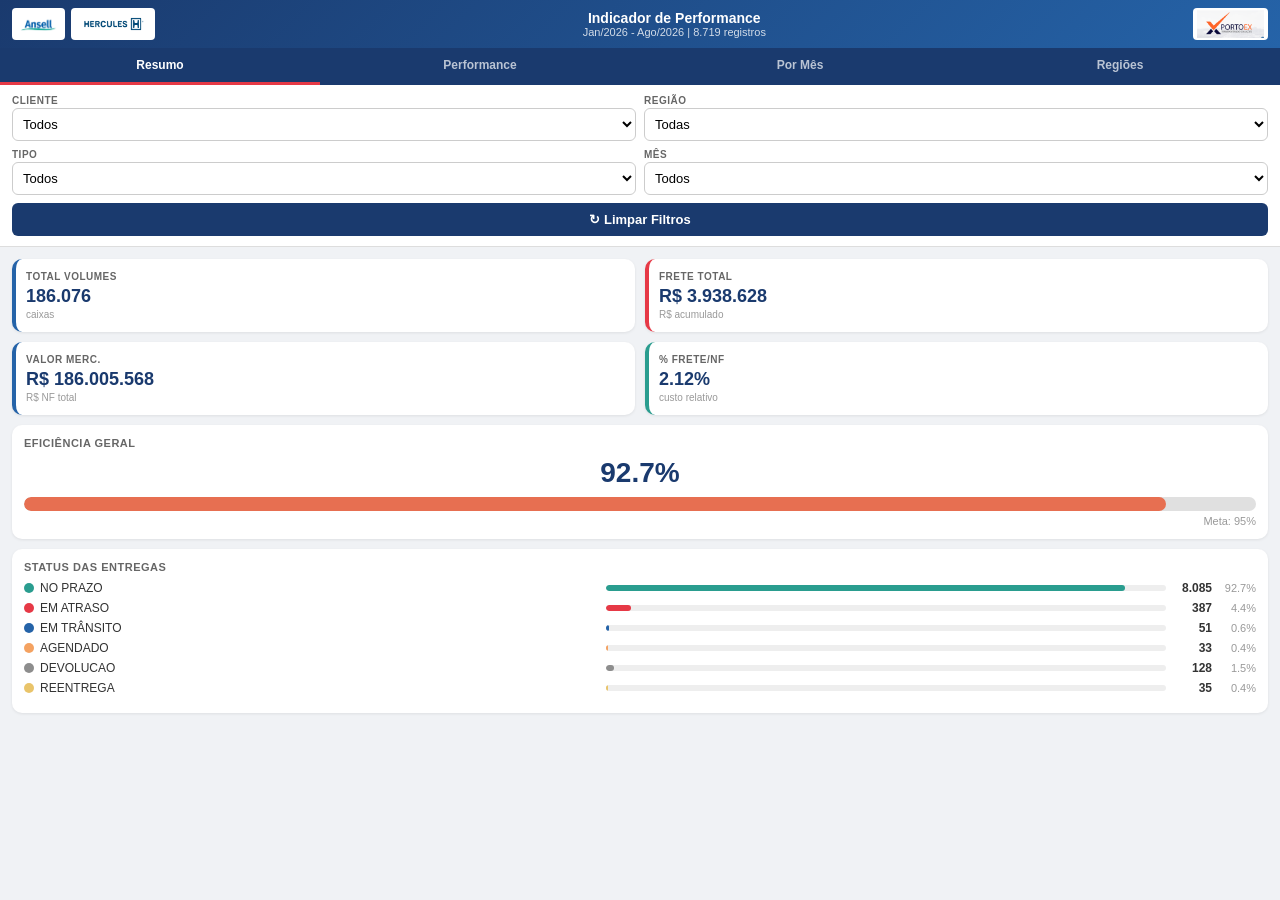
==== mobile.html @ e4dd7ae7 "Add mobile dashboard" ====
<!DOCTYPE html>
<html lang="pt-BR">
<head>
<meta charset="UTF-8">
<meta name="viewport" content="width=device-width,initial-scale=1.0,maximum-scale=1.0">
<title>Indicador Ansell</title>
<style>
*{box-sizing:border-box;margin:0;padding:0;}
body{font-family:-apple-system,sans-serif;background:#f0f2f5;font-size:14px;}
.hdr{background:linear-gradient(135deg,#1a3a6e,#2563a8);color:#fff;padding:8px 12px;display:flex;align-items:center;gap:8px;}
.logos{display:flex;gap:6px;align-items:center;}
.logo{height:32px;background:#fff;border-radius:4px;padding:2px 4px;object-fit:contain;}
.ttl{flex:1;text-align:center;}
.ttl h1{font-size:14px;font-weight:700;}
.ttl .sub{font-size:11px;opacity:.8;}
.tabs{display:flex;background:#1a3a6e;overflow-x:auto;}
.tab{flex:1;padding:10px 4px;color:rgba(255,255,255,.7);text-align:center;font-size:12px;font-weight:600;white-space:nowrap;cursor:pointer;border-bottom:3px solid transparent;min-width:70px;-webkit-tap-highlight-color:transparent;}
.tab.on{color:#fff;border-bottom-color:#e63946;}
.fltbox{background:#fff;padding:10px 12px;border-bottom:1px solid #ddd;}
.flt2{display:grid;grid-template-columns:1fr 1fr;gap:8px;margin-bottom:8px;}
.flt2 label{font-size:10px;font-weight:700;color:#666;letter-spacing:.5px;display:block;margin-bottom:2px;}
.flt2 select{width:100%;padding:7px 6px;border:1px solid #ccc;border-radius:6px;font-size:13px;background:#fff;}
.btn-reset{width:100%;padding:9px;background:#1a3a6e;color:#fff;border:0;border-radius:6px;font-size:13px;font-weight:600;cursor:pointer;}
.pnl{display:none;padding:12px;}
.pnl.on{display:block;}
.card{background:#fff;border-radius:10px;padding:12px;margin-bottom:10px;box-shadow:0 1px 3px rgba(0,0,0,.08);}
.kpi-grid{display:grid;grid-template-columns:1fr 1fr;gap:10px;margin-bottom:10px;}
.kpi{background:#fff;border-radius:10px;padding:12px 10px;box-shadow:0 1px 3px rgba(0,0,0,.08);border-left:4px solid #2563a8;}
.kpi.red{border-left-color:#e63946;}
.kpi.grn{border-left-color:#2a9d8f;}
.kpi.org{border-left-color:#e76f51;}
.kpi-lbl{font-size:10px;font-weight:700;color:#666;letter-spacing:.5px;margin-bottom:4px;}
.kpi-val{font-size:18px;font-weight:700;color:#1a3a6e;}
.kpi-sub{font-size:10px;color:#999;margin-top:2px;}
.eff-wrap{margin:8px 0 4px;height:14px;background:#e0e0e0;border-radius:7px;overflow:hidden;}
.eff-bar{height:100%;border-radius:7px;background:#2a9d8f;transition:width .5s;}
.eff-bar.warn{background:#e76f51;}
.eff-bar.bad{background:#e63946;}
.eff-pct{font-size:28px;font-weight:700;color:#1a3a6e;text-align:center;margin:6px 0 2px;}
.sec-ttl{font-size:11px;font-weight:700;color:#666;letter-spacing:.5px;margin-bottom:8px;text-transform:uppercase;}
.st-row{display:flex;align-items:center;margin-bottom:6px;gap:6px;}
.st-dot{width:10px;height:10px;border-radius:50%;flex-shrink:0;}
.st-lbl{flex:1;font-size:12px;color:#333;}
.st-n{font-size:12px;font-weight:700;color:#333;width:40px;text-align:right;}
.st-pct{font-size:11px;color:#999;width:38px;text-align:right;}
.bar-wrap{height:6px;flex:1;background:#eee;border-radius:3px;overflow:hidden;}
.bar-fill{height:100%;border-radius:3px;}
.tbl{width:100%;border-collapse:collapse;font-size:12px;}
.tbl th{background:#1a3a6e;color:#fff;padding:8px 6px;text-align:left;font-size:11px;}
.tbl td{padding:7px 6px;border-bottom:1px solid #f0f0f0;}
.tbl tr:last-child td{border-bottom:0;}
.ok{color:#2a9d8f;font-weight:600;}
.la{color:#e63946;font-weight:600;}
.mrow{display:flex;align-items:center;gap:8px;margin-bottom:8px;}
.mlbl{width:70px;font-size:12px;color:#555;flex-shrink:0;text-align:right;}
.mbar-wrap{flex:1;height:16px;background:#eee;border-radius:8px;overflow:hidden;}
.mbar{height:100%;border-radius:8px;background:#2a9d8f;}
.mpct{width:48px;font-size:12px;font-weight:600;color:#333;text-align:right;}
.no-data{text-align:center;color:#999;padding:20px;font-size:13px;}
</style>
</head>
<body>
<div class="hdr">
  <div class="logos">
    <img class="logo" src="[data-uri]" alt="Ansell">
    <img class="logo" src="[data-uri]" alt="Hercules">
  </div>
  <div class="ttl"><h1>Indicador de Performance</h1><div class="sub" id="badge">Carregando...</div></div>
  <img class="logo" src="[data-uri]" alt="PortoEx">
</div>
<div class="tabs">
  <div class="tab on" id="tab-resumo" onclick="goTab('resumo')">Resumo</div>
  <div class="tab" id="tab-perf" onclick="goTab('perf')">Performance</div>
  <div class="tab" id="tab-meses" onclick="goTab('meses')">Por Mês</div>
  <div class="tab" id="tab-regioes" onclick="goTab('regioes')">Regiões</div>
</div>
<div class="fltbox">
  <div class="flt2">
    <div><label>CLIENTE</label><select id="f-cli" onchange="applyF()"><option value="">Todos</option></select></div>
    <div><label>REGIÃO</label><select id="f-reg" onchange="applyF()"><option value="">Todas</option></select></div>
    <div><label>TIPO</label><select id="f-tip" onchange="applyF()"><option value="">Todos</option></select></div>
    <div><label>MÊS</label><select id="f-mes" onchange="applyF()"><option value="">Todos</option></select></div>
  </div>
  <button class="btn-reset" onclick="resetF()">&#8635; Limpar Filtros</button>
</div>

<div id="pnl-resumo" class="pnl on">
  <div class="kpi-grid">
    <div class="kpi"><div class="kpi-lbl">TOTAL VOLUMES</div><div class="kpi-val" id="k-vol">-</div><div class="kpi-sub">caixas</div></div>
    <div class="kpi red"><div class="kpi-lbl">FRETE TOTAL</div><div class="kpi-val" id="k-frt">-</div><div class="kpi-sub">R$ acumulado</div></div>
    <div class="kpi"><div class="kpi-lbl">VALOR MERC.</div><div class="kpi-val" id="k-nf">-</div><div class="kpi-sub">R$ NF total</div></div>
    <div class="kpi grn"><div class="kpi-lbl">% FRETE/NF</div><div class="kpi-val" id="k-pfn">-</div><div class="kpi-sub">custo relativo</div></div>
  </div>
  <div class="card">
    <div class="sec-ttl">Eficiência Geral</div>
    <div class="eff-pct" id="eff-pct">-</div>
    <div class="eff-wrap"><div class="eff-bar" id="eff-bar" style="width:0%"></div></div>
    <div style="text-align:right;font-size:11px;color:#999;margin-top:4px;">Meta: 95%</div>
  </div>
  <div class="card">
    <div class="sec-ttl">Status das Entregas</div>
    <div id="st-list"></div>
  </div>
</div>

<div id="pnl-perf" class="pnl">
  <div class="card">
    <div class="sec-ttl">Por Tipo de Emissão</div>
    <table class="tbl"><thead><tr><th>Tipo</th><th>Total</th><th>OK</th><th>Atraso</th><th>%</th></tr></thead>
    <tbody id="perf-body"></tbody></table>
  </div>
</div>

<div id="pnl-meses" class="pnl">
  <div class="card">
    <div class="sec-ttl">Eficiência por Mês</div>
    <div id="mes-ef"></div>
  </div>
  <div class="card">
    <div class="sec-ttl">Volumes por Mês</div>
    <div id="mes-vol"></div>
  </div>
</div>

<div id="pnl-regioes" class="pnl">
  <div class="card">
    <div class="sec-ttl">Por Região</div>
    <table class="tbl"><thead><tr><th>Região</th><th>Vol.</th><th>Frete</th><th>OK</th><th>Atraso</th><th>%</th></tr></thead>
    <tbody id="reg-body"></tbody></table>
  </div>
</div>

<script>
var D={"meses":["2026-01","2026-02","2026-03","2026-04","2026-05","2026-06","2026-07","2026-08"],"clientes":["ANSELL BRAZIL LTDA.","HERCULES EQUIPAMENTOS DE PROTECAO LTDA"],"tipos":["DEVOLUCAO","ENTREGA","REENTREGA"],"regioes":["Centro-Oeste","Nordeste","Norte","Sudeste","Sul"],"agg":[["2026-01","NO PRAZO",1,-1,1,893,8528.8,385327.46,26],["2026-01","NO PRAZO",1,3,1,5488,34739.31,2703064.01,160],["2026-01","NO PRAZO",1,0,1,42,1456.2,42975.38,5],["2026-01","NO PRAZO",1,4,1,460,7782.49,310748.04,28],["2026-01","EM ATRASO",1,3,1,300,1407.08,110963.91,9],["2026-01","NO PRAZO",1,2,1,431,18406.92,426260.93,8],["2026-01","NO PRAZO",1,1,1,111,3998.75,93854.77,6],["2026-01","DEVOLUCAO",1,3,0,95,102.16,13300.0,1],["2026-01","EM ATRASO",1,1,1,45,1425.19,44181.0,1],["2026-02","NO PRAZO",1,3,1,5991,38353.49,3008265.11,169],["2026-02","DEVOLUCAO",1,3,0,13,197.06,7570.51,2],["2026-02","NO PRAZO",1,-1,1,231,5983.38,227342.51,21],["2026-02","NO PRAZO",1,0,1,216,5822.39,180494.74,6],["2026-02","NO PRAZO",1,1,1,133,4110.75,110575.03,6],["2026-02","NO PRAZO",1,4,1,621,13806.77,492385.94,68],["2026-02","NO PRAZO",1,2,1,40,4409.65,101414.23,3],["2026-02","EM ATRASO",1,3,1,37,855.9,58923.8,6],["2026-02","EM ATRASO",1,1,1,8,165.57,5132.67,1],["2026-02","EM ATRASO",1,-1,1,4,206.58,6404.24,1],["2026-03","NO PRAZO",1,3,1,4642,48200.35,3478452.03,187],["2026-03","NO PRAZO",1,-1,1,1368,13707.3,464245.31,27],["2026-03","NO PRAZO",1,1,1,111,3978.71,68434.83,6],["2026-03","NO PRAZO",1,4,1,702,13788.29,411442.47,71],["2026-03","NO PRAZO",1,2,1,115,6897.74,152881.75,3],["2026-03","NO PRAZO",1,0,1,92,5770.76,159740.05,8],["2026-03","EM ATRASO",1,2,1,1,1270.43,29537.47,1],["2026-03","EM ATRASO",1,3,1,163,1623.95,150559.31,10],["2026-03","EM ATRASO",1,4,1,48,1373.23,57791.19,5],["2026-03","DEVOLUCAO",1,3,0,35,761.46,23390.04,3],["2026-04","NO PRAZO",1,4,1,527,13905.4,508557.51,53],["2026-04","NO PRAZO",1,3,1,5006,45309.03,2707668.7,170],["2026-04","NO PRAZO",1,0,1,110,2906.31,81357.11,5],["2026-04","DEVOLUCAO",1,3,0,494,6196.93,440532.09,14],["2026-04","EM ATRASO",1,3,1,193,1944.73,189650.66,9],["2026-04","NO PRAZO",1,-1,1,1661,91345.92,4474890.01,12],["2026-04","EM ATRASO",1,4,1,26,398.33,14053.52,2],["2026-04","NO PRAZO",1,2,1,296,17870.77,385600.62,5],["2026-04","NO PRAZO",1,1,1,114,4498.08,91837.51,11],["2026-04","EM ATRASO",1,1,1,15,1008.6,17532.84,1],["2026-05","NO PRAZO",1,3,1,4495,36894.96,2766423.67,167],["2026-05","NO PRAZO",1,4,1,343,8836.58,291313.76,46],["2026-05","NO PRAZO",1,2,1,37,6252.34,135856.83,6],["2026-05","NO PRAZO",1,0,1,135,9256.05,249533.07,16],["2026-05","DEVOLUCAO",1,3,0,77,1761.65,137214.03,6],["2026-05","EM ATRASO",1,3,1,226,2172.95,166843.89,9],["2026-05","EM ATRASO",1,4,1,37,921.99,31574.67,4],["2026-05","NO PRAZO",1,-1,1,1455,63978.26,3552718.4,6],["2026-05","NO PRAZO",1,1,1,7,607.37,5987.83,3],["2026-05","REENTREGA",1,-1,2,1,149.45,927.64,1],["2026-06","NO PRAZO",1,4,1,347,9997.85,283082.85,46],["2026-06","NO PRAZO",1,3,1,6007,56552.39,3544131.48,194],["2026-06","NO PRAZO",1,1,1,227,4379.4,111572.49,7],["2026-06","NO PRAZO",1,0,1,151,5711.05,150584.69,20],["2026-06","NO PRAZO",1,-1,1,2996,128520.45,7240204.76,4],["2026-06","EM ATRASO",1,3,1,926,11788.45,415388.79,21],["2026-06","EM ATRASO",1,1,1,31,480.42,6953.35,2],["2026-06","NO PRAZO",1,2,1,60,6265.79,97853.94,6],["2026-06","AGENDADO",1,3,1,75,1170.05,41838.0,1],["2026-06","AGENDADO",1,4,1,27,421.68,19266.28,2],["2026-06","EM ATRASO",1,4,1,5,291.56,4140.1,2],["2026-06","EM ATRASO",1,0,1,8,1388.87,40238.28,2],["2026-07","NO PRAZO",1,3,1,4832,50971.13,2844280.97,227],["2026-07","NO PRAZO",1,0,1,57,1966.55,52949.53,7],["2026-07","NO PRAZO",1,4,1,516,13091.28,384941.09,71],["2026-07","EM ATRASO",1,3,1,244,4073.56,167254.68,17],["2026-07","NO PRAZO",1,1,1,415,14501.21,366776.8,16],["2026-07","NO PRAZO",1,2,1,710,29135.89,628969.58,12],["2026-07","EM ATRASO",1,4,1,2,115.39,2698.09,1],["2026-07","EM ATRASO",1,0,1,4,448.35,5903.16,3],["2026-07","DEVOLUCAO",1,3,0,25,200.02,7965.0,1],["2026-07","AGENDADO",1,3,1,26,340.6,46832.76,1],["2026-08","NO PRAZO",1,3,1,4499,58124.46,2956815.56,199],["2026-08","DEVOLUCAO",1,3,0,115,1734.86,95883.71,4],["2026-08","NO PRAZO",1,4,1,827,15203.68,525527.52,66],["2026-08","EM TRÂNSITO",1,0,1,1,173.88,5037.73,1],["2026-08","NO PRAZO",1,0,1,54,2940.8,76892.51,13],["2026-08","NO PRAZO",1,2,1,1,149.45,1506.72,1],["2026-08","NO PRAZO",1,1,1,18,1001.23,17404.63,2],["2026-08","EM ATRASO",1,4,1,31,1145.47,32228.85,5],["2026-08","EM ATRASO",1,3,1,369,2550.12,270506.62,12],["2026-08","AGENDADO",1,4,1,9,230.78,2823.03,2],["2026-08","AGENDADO",1,3,1,11,1600.19,19464.92,8],["2026-08","EM TRÂNSITO",1,3,1,58,1006.61,33169.01,5],["2026-08","EM TRÂNSITO",1,1,1,6,432.65,12534.35,1],["2026-08","EM TRÂNSITO",1,2,1,21,1262.55,27433.68,1],["2026-01","DEVOLUCAO",0,3,0,6,272.5,17644.94,2],["2026-01","NO PRAZO",0,4,1,7175,104364.07,4611284.74,186],["2026-01","NO PRAZO",0,3,1,4667,95670.48,5814980.13,398],["2026-01","NO PRAZO",0,0,1,182,12156.53,320073.72,24],["2026-01","NO PRAZO",0,-1,1,523,23123.73,1145929.08,40],["2026-01","NO PRAZO",0,1,1,96,6405.65,135958.97,17],["2026-01","NO PRAZO",0,2,1,164,13145.65,305636.24,6],["2026-01","EM ATRASO",0,3,1,489,12468.79,761113.6,41],["2026-01","EM ATRASO",0,-1,1,1,113.52,1774.8,1],["2026-01","EM ATRASO",0,4,1,172,3701.52,162508.87,5],["2026-01","EM ATRASO",0,1,1,18,552.68,17132.82,2],["2026-02","NO PRAZO",0,3,1,6857,121437.57,9147080.87,341],["2026-02","NO PRAZO",0,-1,1,793,26946.08,1395243.28,24],["2026-02","DEVOLUCAO",0,3,0,152,3289.22,132092.83,13],["2026-02","NO PRAZO",0,1,1,122,6848.31,144387.54,18],["2026-02","NO PRAZO",0,4,1,4967,80390.79,3681040.11,128],["2026-02","NO PRAZO",0,0,1,430,17072.55,514908.54,13],["2026-02","NO PRAZO",0,2,1,134,19285.48,448386.97,7],["2026-02","REENTREGA",0,-1,2,83,2076.05,242708.58,6],["2026-02","EM ATRASO",0,3,1,22,1198.85,21181.95,7],["2026-02","EM ATRASO",0,2,1,2,155.1,3606.16,1],["2026-03","NO PRAZO",0,3,1,7115,140738.58,9103187.18,331],["2026-03","NO PRAZO",0,4,1,4661,81611.75,3517073.75,151],["2026-03","NO PRAZO",0,0,1,655,25014.93,706889.04,14],["2026-03","NO PRAZO",0,1,1,46,5057.1,76524.85,17],["2026-03","NO PRAZO",0,2,1,152,18903.18,366240.46,11],["2026-03","NO PRAZO",0,-1,1,482,17069.77,1129424.4,15],["2026-03","EM ATRASO",0,4,1,241,9441.37,269125.12,10],["2026-03","EM ATRASO",0,2,1,3,268.82,1473.12,1],["2026-03","EM ATRASO",0,-1,1,344,13006.2,611742.31,2],["2026-03","DEVOLUCAO",0,3,0,20,277.24,7609.11,2],["2026-03","EM ATRASO",0,3,1,28,1434.52,27605.86,5],["2026-03","EM ATRASO",0,1,1,5,430.09,12460.32,1],["2026-03","DEVOLUCAO",0,-1,0,26,1723.32,15747.84,1],["2026-04","NO PRAZO",0,3,1,8479,156066.22,8838172.43,357],["2026-04","NO PRAZO",0,4,1,7528,134678.81,5196074.31,266],["2026-04","DEVOLUCAO",0,3,0,305,7331.11,257668.54,19],["2026-04","EM ATRASO",0,-1,1,9,155.86,14243.52,1],["2026-04","EM ATRASO",0,3,1,351,6705.67,391621.57,18],["2026-04","NO PRAZO",0,1,1,77,6210.32,114017.24,14],["2026-04","NO PRAZO",0,0,1,288,12516.82,298172.48,21],["2026-04","NO PRAZO",0,-1,1,265,7043.05,548612.03,26],["2026-04","NO PRAZO",0,2,1,91,7034.02,148601.06,8],["2026-04","EM ATRASO",0,1,1,8,678.7,2855.2,1],["2026-04","AGENDADO",0,3,1,10,335.95,11679.72,1],["2026-05","NO PRAZO",0,3,1,4912,124884.6,6731301.2,332],["2026-05","NO PRAZO",0,4,1,5949,99959.28,4085210.6,235],["2026-05","EM ATRASO",0,4,1,1149,17872.53,779714.01,25],["2026-05","NO PRAZO",0,0,1,91,8451.17,176025.71,20],["2026-05","EM ATRASO",0,3,1,719,5688.89,450105.56,7],["2026-05","NO PRAZO",0,1,1,470,22695.04,389303.43,32],["2026-05","DEVOLUCAO",0,3,0,81,2893.46,111056.99,11],["2026-05","REENTREGA",0,3,2,6,109.31,3579.0,1],["2026-05","NO PRAZO",0,-1,1,188,32426.1,501755.18,14],["2026-05","EM ATRASO",0,1,1,17,762.11,22079.69,1],["2026-05","EM ATRASO",0,0,1,9,1696.62,26802.34,3],["2026-05","NO PRAZO",0,2,1,166,25441.27,391067.13,6],["2026-06","NO PRAZO",0,1,1,311,11106.45,256688.86,36],["2026-06","DEVOLUCAO",0,3,0,337,3787.88,304312.81,10],["2026-06","NO PRAZO",0,4,1,10612,219998.08,8942977.24,508],["2026-06","NO PRAZO",0,3,1,7869,190800.21,9380918.15,548],["2026-06","NO PRAZO",0,0,1,1264,40768.37,1089699.49,60],["2026-06","EM ATRASO",0,3,1,451,17073.84,483950.17,34],["2026-06","NO PRAZO",0,2,1,455,22289.03,374864.55,21],["2026-06","EM ATRASO",0,1,1,43,1909.6,54496.81,3],["2026-06","EM ATRASO",0,4,1,369,5390.03,187959.63,18],["2026-06","EM ATRASO",0,2,1,98,14841.18,168585.36,3],["2026-06","EM TRÂNSITO",0,2,1,1,235.78,5123.39,1],["2026-06","AGENDADO",0,3,1,8,498.07,12299.84,2],["2026-06","NO PRAZO",0,-1,1,528,27937.45,1014442.64,6],["2026-06","EM TRÂNSITO",0,4,1,90,310.98,15044.58,1],["2026-06","EM ATRASO",0,0,1,9,1455.81,42177.71,1],["2026-06","REENTREGA",0,3,2,1,115.05,20.26,1],["2026-07","NO PRAZO",0,3,1,7595,210266.5,12983292.67,490],["2026-07","EM ATRASO",0,3,1,204,9808.97,504189.5,20],["2026-07","DEVOLUCAO",0,3,0,151,5784.76,178670.01,11],["2026-07","EM ATRASO",0,4,1,18,601.25,7609.77,5],["2026-07","NO PRAZO",0,0,1,335,20913.43,561860.35,31],["2026-07","NO PRAZO",0,4,1,5848,168998.37,6987997.1,368],["2026-07","NO PRAZO",0,1,1,397,28628.1,443945.31,36],["2026-07","NO PRAZO",0,2,1,42,7623.71,163954.4,6],["2026-07","REENTREGA",0,3,2,3,121.59,5499.36,1],["2026-07","EM ATRASO",0,0,1,14,1199.64,28999.6,4],["2026-07","AGENDADO",0,3,1,26,606.15,17538.01,3],["2026-07","NO PRAZO",0,-1,1,69,7944.25,173757.18,4],["2026-07","EM TRÂNSITO",0,3,1,3,466.63,6143.4,2],["2026-07","EM ATRASO",0,-1,1,1,115.39,775.01,1],["2026-07","EM ATRASO",0,1,1,2,298.9,3176.77,2],["2026-07","EM TRÂNSITO",0,0,1,1,178.72,5178.06,1],["2026-07","EM TRÂNSITO",0,2,1,24,5723.32,124362.01,5],["2026-08","DEVOLUCAO",0,3,0,455,11947.05,852884.22,28],["2026-08","NO PRAZO",0,3,1,6928,154732.24,8643207.72,409],["2026-08","REENTREGA",0,4,2,355,4871.59,512557.32,25],["2026-08","NO PRAZO",0,4,1,5372,110324.83,4270111.82,225],["2026-08","EM ATRASO",0,4,1,316,6539.55,279342.24,17],["2026-08","EM TRÂNSITO",0,3,1,126,4929.26,225741.16,13],["2026-08","NO PRAZO",0,1,1,329,19794.11,315192.45,31],["2026-08","NO PRAZO",0,0,1,183,7646.15,149761.01,25],["2026-08","AGENDADO",0,3,1,86,4614.57,235027.3,11],["2026-08","EM ATRASO",0,3,1,652,6404.75,719702.12,20],["2026-08","NO PRAZO",0,2,1,120,8467.88,154280.95,10],["2026-08","AGENDADO",0,1,1,21,311.09,5407.78,1],["2026-08","EM TRÂNSITO",0,1,1,34,1626.08,43827.38,3],["2026-08","EM TRÂNSITO",0,4,1,284,8273.35,280826.1,13],["2026-08","EM ATRASO",0,2,1,21,7334.54,68545.44,2],["2026-08","EM TRÂNSITO",0,2,1,181,10308.38,223990.34,4],["2026-08","AGENDADO",0,4,1,9,183.73,8376.82,1],["2026-08","EM ATRASO",0,0,1,22,517.76,9990.0,1]]};

var MN={'01':'Jan','02':'Fev','03':'Mar','04':'Abr','05':'Mai','06':'Jun','07':'Jul','08':'Ago','09':'Set','10':'Out','11':'Nov','12':'Dez'};
function fmtMes(m){var p=m.split('-');return(MN[p[1]]||p[1])+'/'+p[0];}
function fmtR(v){return'R$ '+(v||0).toLocaleString('pt-BR',{minimumFractionDigits:0,maximumFractionDigits:0});}
function fmtN(v){return(v||0).toLocaleString('pt-BR');}

// agg row: [mes, status, ci, ri, ti, vol, frt, nf, cnt]
var I={mes:0,st:1,ci:2,ri:3,ti:4,vol:5,frt:6,nf:7,cnt:8};

var filt=D.agg;

function applyF(){
  var cli=document.getElementById('f-cli').value;
  var reg=document.getElementById('f-reg').value;
  var tip=document.getElementById('f-tip').value;
  var mes=document.getElementById('f-mes').value;
  var ci=cli?D.clientes.indexOf(cli):-1;
  var ri=reg?D.regioes.indexOf(reg):-1;
  var ti=tip?D.tipos.indexOf(tip):-1;
  filt=D.agg.filter(function(r){
    if(cli&&r[I.ci]!==ci)return false;
    if(reg&&r[I.ri]!==ri)return false;
    if(tip&&r[I.ti]!==ti)return false;
    if(mes&&r[I.mes]!==mes)return false;
    return true;
  });
  renderAll();
}

function resetF(){
  ['f-cli','f-reg','f-tip','f-mes'].forEach(function(id){document.getElementById(id).value='';}); 
  applyF();
}

function goTab(id){
  ['resumo','perf','meses','regioes'].forEach(function(t){
    document.getElementById('tab-'+t).className='tab'+(t===id?' on':'');
    document.getElementById('pnl-'+t).className='pnl'+(t===id?' on':'');
  });
}

var ST_COLORS={'NO PRAZO':'#2a9d8f','EM ATRASO':'#e63946','EM TRÂNSITO':'#2563a8','AGENDADO':'#f4a261','DEVOLUCAO':'#8d8d8d','REENTREGA':'#e9c46a'};

function renderAll(){renderResumo();renderPerf();renderMeses();renderRegioes();}

function renderResumo(){
  var vol=0,frt=0,nf=0,tot=0,np=0;
  var stC={};
  filt.forEach(function(r){
    vol+=r[I.vol];frt+=r[I.frt];nf+=r[I.nf];tot+=r[I.cnt];
    var s=r[I.st];stC[s]=(stC[s]||0)+r[I.cnt];
    if(s==='NO PRAZO')np+=r[I.cnt];
  });
  var eff=tot>0?(np/tot*100):0;
  document.getElementById('k-vol').textContent=fmtN(vol);
  document.getElementById('k-frt').textContent=fmtR(frt);
  document.getElementById('k-nf').textContent=fmtR(nf);
  document.getElementById('k-pfn').textContent=nf>0?(frt/nf*100).toFixed(2)+'%':'-';
  document.getElementById('eff-pct').textContent=tot>0?eff.toFixed(1)+'%':'-';
  var bar=document.getElementById('eff-bar');
  bar.style.width=(tot>0?eff:0)+'%';
  bar.className='eff-bar'+(eff>=95?'':eff>=90?' warn':' bad');
  var stOrder=['NO PRAZO','EM ATRASO','EM TRÂNSITO','AGENDADO','DEVOLUCAO','REENTREGA'];
  var html='';
  stOrder.forEach(function(s){
    var n=stC[s]||0;
    if(!n)return;
    var p=tot>0?(n/tot*100):0;
    var col=ST_COLORS[s]||'#999';
    html+='<div class="st-row"><div class="st-dot" style="background:'+col+'"></div><div class="st-lbl">'+s+'</div>';
    html+='<div class="bar-wrap"><div class="bar-fill" style="background:'+col+';width:'+p.toFixed(1)+'%"></div></div>';
    html+='<div class="st-n">'+fmtN(n)+'</div><div class="st-pct">'+p.toFixed(1)+'%</div></div>';
  });
  document.getElementById('st-list').innerHTML=html||'<div class="no-data">Sem dados</div>';
}

function renderPerf(){
  var td={};
  filt.forEach(function(r){
    var t=D.tipos[r[I.ti]]||'?';
    if(!td[t])td[t]={tot:0,np:0,la:0};
    td[t].tot+=r[I.cnt];
    if(r[I.st]==='NO PRAZO')td[t].np+=r[I.cnt];
    if(r[I.st]==='EM ATRASO')td[t].la+=r[I.cnt];
  });
  var html='';
  Object.keys(td).sort().forEach(function(t){
    var d=td[t],p=d.tot>0?(d.np/d.tot*100):0;
    html+='<tr><td>'+t+'</td><td>'+fmtN(d.tot)+'</td><td class="ok">'+fmtN(d.np)+'</td><td class="la">'+fmtN(d.la)+'</td><td><b>'+p.toFixed(1)+'%</b></td></tr>';
  });
  document.getElementById('perf-body').innerHTML=html||'<tr><td colspan="5" class="no-data">Sem dados</td></tr>';
}

function renderMeses(){
  var md={};
  filt.forEach(function(r){
    var m=r[I.mes];
    if(!md[m])md[m]={vol:0,np:0,tot:0};
    md[m].vol+=r[I.vol];md[m].tot+=r[I.cnt];
    if(r[I.st]==='NO PRAZO')md[m].np+=r[I.cnt];
  });
  var ms=Object.keys(md).sort();
  var maxV=0;
  ms.forEach(function(m){if(md[m].vol>maxV)maxV=md[m].vol;});
  var ef='',vl='';
  ms.forEach(function(m){
    var d=md[m],p=d.tot>0?(d.np/d.tot*100):0;
    var col=p>=95?'#2a9d8f':p>=90?'#e76f51':'#e63946';
    ef+='<div class="mrow"><div class="mlbl">'+fmtMes(m)+'</div><div class="mbar-wrap"><div class="mbar" style="background:'+col+';width:'+p.toFixed(1)+'%"></div></div><div class="mpct">'+p.toFixed(1)+'%</div></div>';
    var vp=maxV>0?(d.vol/maxV*100):0;
    vl+='<div class="mrow"><div class="mlbl">'+fmtMes(m)+'</div><div class="mbar-wrap"><div class="mbar" style="width:'+vp.toFixed(1)+'%"></div></div><div class="mpct">'+fmtN(d.vol)+'</div></div>';
  });
  document.getElementById('mes-ef').innerHTML=ef||'<div class="no-data">Sem dados</div>';
  document.getElementById('mes-vol').innerHTML=vl||'<div class="no-data">Sem dados</div>';
}

function renderRegioes(){
  var rd={};
  filt.forEach(function(r){
    var rg=D.regioes[r[I.ri]]||'Sem região';
    if(!rd[rg])rd[rg]={vol:0,frt:0,np:0,la:0,tot:0};
    rd[rg].vol+=r[I.vol];rd[rg].frt+=r[I.frt];rd[rg].tot+=r[I.cnt];
    if(r[I.st]==='NO PRAZO')rd[rg].np+=r[I.cnt];
    if(r[I.st]==='EM ATRASO')rd[rg].la+=r[I.cnt];
  });
  var regs=Object.keys(rd).sort(function(a,b){return rd[b].vol-rd[a].vol;});
  var html='';
  regs.forEach(function(rg){
    var d=rd[rg],p=d.tot>0?(d.np/d.tot*100):0;
    html+='<tr><td>'+rg+'</td><td>'+fmtN(d.vol)+'</td><td>'+fmtR(d.frt)+'</td><td class="ok">'+fmtN(d.np)+'</td><td class="la">'+fmtN(d.la)+'</td><td><b>'+p.toFixed(1)+'%</b></td></tr>';
  });
  document.getElementById('reg-body').innerHTML=html||'<tr><td colspan="6" class="no-data">Sem dados</td></tr>';
}

(function(){
  var ms=D.meses, fMes=document.getElementById('f-mes');
  ms.forEach(function(m){var o=document.createElement('option');o.value=m;o.text=fmtMes(m);fMes.appendChild(o);});
  var fCli=document.getElementById('f-cli');
  D.clientes.forEach(function(c){var o=document.createElement('option');o.value=c;o.text=c;fCli.appendChild(o);});
  var fTip=document.getElementById('f-tip');
  D.tipos.forEach(function(t){var o=document.createElement('option');o.value=t;o.text=t;fTip.appendChild(o);});
  var fReg=document.getElementById('f-reg');
  D.regioes.forEach(function(rg){var o=document.createElement('option');o.value=rg;o.text=rg;fReg.appendChild(o);});
  var m0=ms[0],mL=ms[ms.length-1];
  document.getElementById('badge').textContent=fmtMes(m0)+' - '+fmtMes(mL)+' | '+D.agg.reduce(function(s,r){return s+r[8];},0).toLocaleString('pt-BR')+' registros';
  applyF();
})();
</script>
</body>
</html>
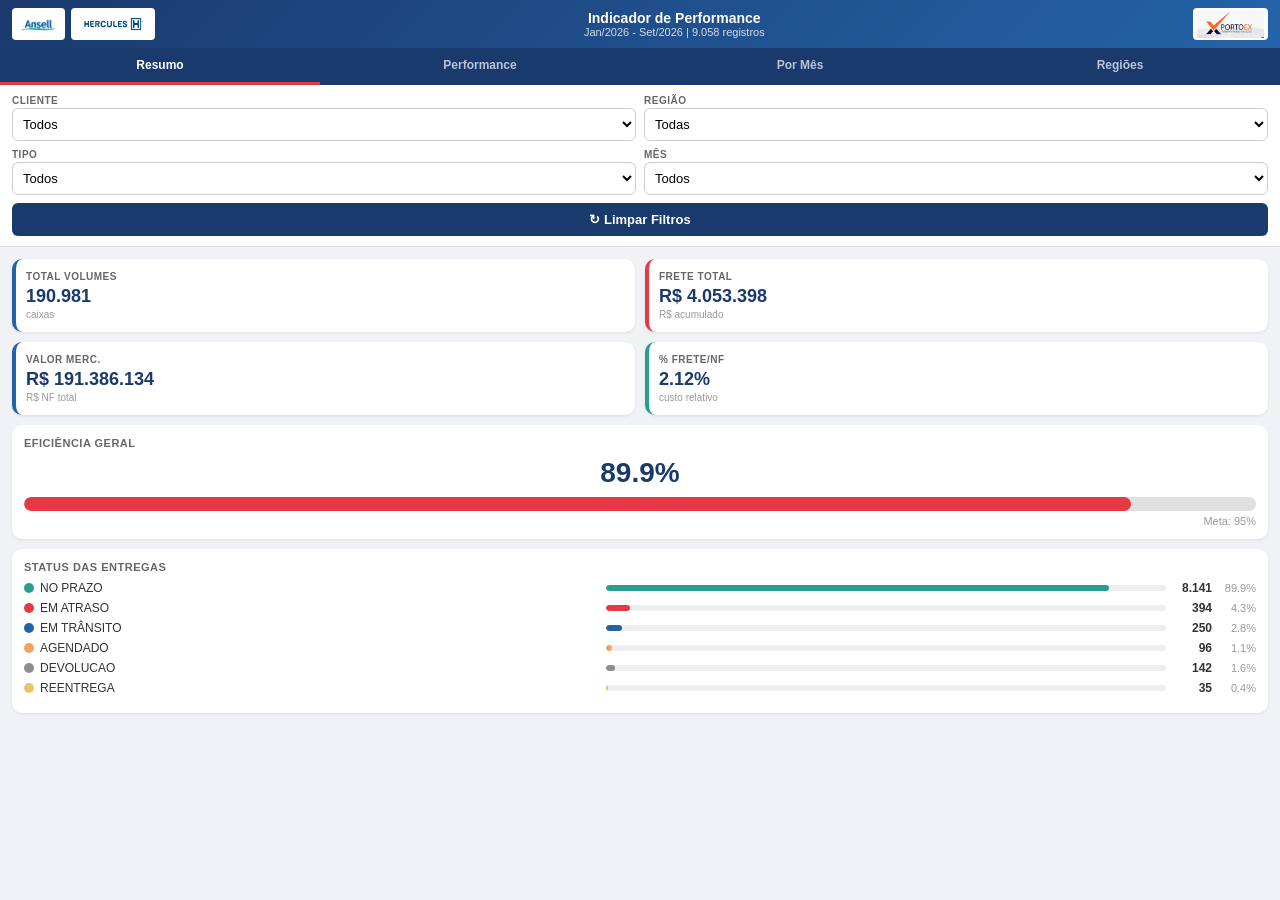
==== commit 583c5fe8: "Atualiza dados para Jan-Set/2026 (Ansell + Hercules) Adiciona script atualizar_dashboard.py que gera" ====
--- a/mobile.html
+++ b/mobile.html
@@ -131,7 +131,7 @@
 </div>
 
 <script>
-var D={"meses":["2026-01","2026-02","2026-03","2026-04","2026-05","2026-06","2026-07","2026-08"],"clientes":["ANSELL BRAZIL LTDA.","HERCULES EQUIPAMENTOS DE PROTECAO LTDA"],"tipos":["DEVOLUCAO","ENTREGA","REENTREGA"],"regioes":["Centro-Oeste","Nordeste","Norte","Sudeste","Sul"],"agg":[["2026-01","NO PRAZO",1,-1,1,893,8528.8,385327.46,26],["2026-01","NO PRAZO",1,3,1,5488,34739.31,2703064.01,160],["2026-01","NO PRAZO",1,0,1,42,1456.2,42975.38,5],["2026-01","NO PRAZO",1,4,1,460,7782.49,310748.04,28],["2026-01","EM ATRASO",1,3,1,300,1407.08,110963.91,9],["2026-01","NO PRAZO",1,2,1,431,18406.92,426260.93,8],["2026-01","NO PRAZO",1,1,1,111,3998.75,93854.77,6],["2026-01","DEVOLUCAO",1,3,0,95,102.16,13300.0,1],["2026-01","EM ATRASO",1,1,1,45,1425.19,44181.0,1],["2026-02","NO PRAZO",1,3,1,5991,38353.49,3008265.11,169],["2026-02","DEVOLUCAO",1,3,0,13,197.06,7570.51,2],["2026-02","NO PRAZO",1,-1,1,231,5983.38,227342.51,21],["2026-02","NO PRAZO",1,0,1,216,5822.39,180494.74,6],["2026-02","NO PRAZO",1,1,1,133,4110.75,110575.03,6],["2026-02","NO PRAZO",1,4,1,621,13806.77,492385.94,68],["2026-02","NO PRAZO",1,2,1,40,4409.65,101414.23,3],["2026-02","EM ATRASO",1,3,1,37,855.9,58923.8,6],["2026-02","EM ATRASO",1,1,1,8,165.57,5132.67,1],["2026-02","EM ATRASO",1,-1,1,4,206.58,6404.24,1],["2026-03","NO PRAZO",1,3,1,4642,48200.35,3478452.03,187],["2026-03","NO PRAZO",1,-1,1,1368,13707.3,464245.31,27],["2026-03","NO PRAZO",1,1,1,111,3978.71,68434.83,6],["2026-03","NO PRAZO",1,4,1,702,13788.29,411442.47,71],["2026-03","NO PRAZO",1,2,1,115,6897.74,152881.75,3],["2026-03","NO PRAZO",1,0,1,92,5770.76,159740.05,8],["2026-03","EM ATRASO",1,2,1,1,1270.43,29537.47,1],["2026-03","EM ATRASO",1,3,1,163,1623.95,150559.31,10],["2026-03","EM ATRASO",1,4,1,48,1373.23,57791.19,5],["2026-03","DEVOLUCAO",1,3,0,35,761.46,23390.04,3],["2026-04","NO PRAZO",1,4,1,527,13905.4,508557.51,53],["2026-04","NO PRAZO",1,3,1,5006,45309.03,2707668.7,170],["2026-04","NO PRAZO",1,0,1,110,2906.31,81357.11,5],["2026-04","DEVOLUCAO",1,3,0,494,6196.93,440532.09,14],["2026-04","EM ATRASO",1,3,1,193,1944.73,189650.66,9],["2026-04","NO PRAZO",1,-1,1,1661,91345.92,4474890.01,12],["2026-04","EM ATRASO",1,4,1,26,398.33,14053.52,2],["2026-04","NO PRAZO",1,2,1,296,17870.77,385600.62,5],["2026-04","NO PRAZO",1,1,1,114,4498.08,91837.51,11],["2026-04","EM ATRASO",1,1,1,15,1008.6,17532.84,1],["2026-05","NO PRAZO",1,3,1,4495,36894.96,2766423.67,167],["2026-05","NO PRAZO",1,4,1,343,8836.58,291313.76,46],["2026-05","NO PRAZO",1,2,1,37,6252.34,135856.83,6],["2026-05","NO PRAZO",1,0,1,135,9256.05,249533.07,16],["2026-05","DEVOLUCAO",1,3,0,77,1761.65,137214.03,6],["2026-05","EM ATRASO",1,3,1,226,2172.95,166843.89,9],["2026-05","EM ATRASO",1,4,1,37,921.99,31574.67,4],["2026-05","NO PRAZO",1,-1,1,1455,63978.26,3552718.4,6],["2026-05","NO PRAZO",1,1,1,7,607.37,5987.83,3],["2026-05","REENTREGA",1,-1,2,1,149.45,927.64,1],["2026-06","NO PRAZO",1,4,1,347,9997.85,283082.85,46],["2026-06","NO PRAZO",1,3,1,6007,56552.39,3544131.48,194],["2026-06","NO PRAZO",1,1,1,227,4379.4,111572.49,7],["2026-06","NO PRAZO",1,0,1,151,5711.05,150584.69,20],["2026-06","NO PRAZO",1,-1,1,2996,128520.45,7240204.76,4],["2026-06","EM ATRASO",1,3,1,926,11788.45,415388.79,21],["2026-06","EM ATRASO",1,1,1,31,480.42,6953.35,2],["2026-06","NO PRAZO",1,2,1,60,6265.79,97853.94,6],["2026-06","AGENDADO",1,3,1,75,1170.05,41838.0,1],["2026-06","AGENDADO",1,4,1,27,421.68,19266.28,2],["2026-06","EM ATRASO",1,4,1,5,291.56,4140.1,2],["2026-06","EM ATRASO",1,0,1,8,1388.87,40238.28,2],["2026-07","NO PRAZO",1,3,1,4832,50971.13,2844280.97,227],["2026-07","NO PRAZO",1,0,1,57,1966.55,52949.53,7],["2026-07","NO PRAZO",1,4,1,516,13091.28,384941.09,71],["2026-07","EM ATRASO",1,3,1,244,4073.56,167254.68,17],["2026-07","NO PRAZO",1,1,1,415,14501.21,366776.8,16],["2026-07","NO PRAZO",1,2,1,710,29135.89,628969.58,12],["2026-07","EM ATRASO",1,4,1,2,115.39,2698.09,1],["2026-07","EM ATRASO",1,0,1,4,448.35,5903.16,3],["2026-07","DEVOLUCAO",1,3,0,25,200.02,7965.0,1],["2026-07","AGENDADO",1,3,1,26,340.6,46832.76,1],["2026-08","NO PRAZO",1,3,1,4499,58124.46,2956815.56,199],["2026-08","DEVOLUCAO",1,3,0,115,1734.86,95883.71,4],["2026-08","NO PRAZO",1,4,1,827,15203.68,525527.52,66],["2026-08","EM TRÂNSITO",1,0,1,1,173.88,5037.73,1],["2026-08","NO PRAZO",1,0,1,54,2940.8,76892.51,13],["2026-08","NO PRAZO",1,2,1,1,149.45,1506.72,1],["2026-08","NO PRAZO",1,1,1,18,1001.23,17404.63,2],["2026-08","EM ATRASO",1,4,1,31,1145.47,32228.85,5],["2026-08","EM ATRASO",1,3,1,369,2550.12,270506.62,12],["2026-08","AGENDADO",1,4,1,9,230.78,2823.03,2],["2026-08","AGENDADO",1,3,1,11,1600.19,19464.92,8],["2026-08","EM TRÂNSITO",1,3,1,58,1006.61,33169.01,5],["2026-08","EM TRÂNSITO",1,1,1,6,432.65,12534.35,1],["2026-08","EM TRÂNSITO",1,2,1,21,1262.55,27433.68,1],["2026-01","DEVOLUCAO",0,3,0,6,272.5,17644.94,2],["2026-01","NO PRAZO",0,4,1,7175,104364.07,4611284.74,186],["2026-01","NO PRAZO",0,3,1,4667,95670.48,5814980.13,398],["2026-01","NO PRAZO",0,0,1,182,12156.53,320073.72,24],["2026-01","NO PRAZO",0,-1,1,523,23123.73,1145929.08,40],["2026-01","NO PRAZO",0,1,1,96,6405.65,135958.97,17],["2026-01","NO PRAZO",0,2,1,164,13145.65,305636.24,6],["2026-01","EM ATRASO",0,3,1,489,12468.79,761113.6,41],["2026-01","EM ATRASO",0,-1,1,1,113.52,1774.8,1],["2026-01","EM ATRASO",0,4,1,172,3701.52,162508.87,5],["2026-01","EM ATRASO",0,1,1,18,552.68,17132.82,2],["2026-02","NO PRAZO",0,3,1,6857,121437.57,9147080.87,341],["2026-02","NO PRAZO",0,-1,1,793,26946.08,1395243.28,24],["2026-02","DEVOLUCAO",0,3,0,152,3289.22,132092.83,13],["2026-02","NO PRAZO",0,1,1,122,6848.31,144387.54,18],["2026-02","NO PRAZO",0,4,1,4967,80390.79,3681040.11,128],["2026-02","NO PRAZO",0,0,1,430,17072.55,514908.54,13],["2026-02","NO PRAZO",0,2,1,134,19285.48,448386.97,7],["2026-02","REENTREGA",0,-1,2,83,2076.05,242708.58,6],["2026-02","EM ATRASO",0,3,1,22,1198.85,21181.95,7],["2026-02","EM ATRASO",0,2,1,2,155.1,3606.16,1],["2026-03","NO PRAZO",0,3,1,7115,140738.58,9103187.18,331],["2026-03","NO PRAZO",0,4,1,4661,81611.75,3517073.75,151],["2026-03","NO PRAZO",0,0,1,655,25014.93,706889.04,14],["2026-03","NO PRAZO",0,1,1,46,5057.1,76524.85,17],["2026-03","NO PRAZO",0,2,1,152,18903.18,366240.46,11],["2026-03","NO PRAZO",0,-1,1,482,17069.77,1129424.4,15],["2026-03","EM ATRASO",0,4,1,241,9441.37,269125.12,10],["2026-03","EM ATRASO",0,2,1,3,268.82,1473.12,1],["2026-03","EM ATRASO",0,-1,1,344,13006.2,611742.31,2],["2026-03","DEVOLUCAO",0,3,0,20,277.24,7609.11,2],["2026-03","EM ATRASO",0,3,1,28,1434.52,27605.86,5],["2026-03","EM ATRASO",0,1,1,5,430.09,12460.32,1],["2026-03","DEVOLUCAO",0,-1,0,26,1723.32,15747.84,1],["2026-04","NO PRAZO",0,3,1,8479,156066.22,8838172.43,357],["2026-04","NO PRAZO",0,4,1,7528,134678.81,5196074.31,266],["2026-04","DEVOLUCAO",0,3,0,305,7331.11,257668.54,19],["2026-04","EM ATRASO",0,-1,1,9,155.86,14243.52,1],["2026-04","EM ATRASO",0,3,1,351,6705.67,391621.57,18],["2026-04","NO PRAZO",0,1,1,77,6210.32,114017.24,14],["2026-04","NO PRAZO",0,0,1,288,12516.82,298172.48,21],["2026-04","NO PRAZO",0,-1,1,265,7043.05,548612.03,26],["2026-04","NO PRAZO",0,2,1,91,7034.02,148601.06,8],["2026-04","EM ATRASO",0,1,1,8,678.7,2855.2,1],["2026-04","AGENDADO",0,3,1,10,335.95,11679.72,1],["2026-05","NO PRAZO",0,3,1,4912,124884.6,6731301.2,332],["2026-05","NO PRAZO",0,4,1,5949,99959.28,4085210.6,235],["2026-05","EM ATRASO",0,4,1,1149,17872.53,779714.01,25],["2026-05","NO PRAZO",0,0,1,91,8451.17,176025.71,20],["2026-05","EM ATRASO",0,3,1,719,5688.89,450105.56,7],["2026-05","NO PRAZO",0,1,1,470,22695.04,389303.43,32],["2026-05","DEVOLUCAO",0,3,0,81,2893.46,111056.99,11],["2026-05","REENTREGA",0,3,2,6,109.31,3579.0,1],["2026-05","NO PRAZO",0,-1,1,188,32426.1,501755.18,14],["2026-05","EM ATRASO",0,1,1,17,762.11,22079.69,1],["2026-05","EM ATRASO",0,0,1,9,1696.62,26802.34,3],["2026-05","NO PRAZO",0,2,1,166,25441.27,391067.13,6],["2026-06","NO PRAZO",0,1,1,311,11106.45,256688.86,36],["2026-06","DEVOLUCAO",0,3,0,337,3787.88,304312.81,10],["2026-06","NO PRAZO",0,4,1,10612,219998.08,8942977.24,508],["2026-06","NO PRAZO",0,3,1,7869,190800.21,9380918.15,548],["2026-06","NO PRAZO",0,0,1,1264,40768.37,1089699.49,60],["2026-06","EM ATRASO",0,3,1,451,17073.84,483950.17,34],["2026-06","NO PRAZO",0,2,1,455,22289.03,374864.55,21],["2026-06","EM ATRASO",0,1,1,43,1909.6,54496.81,3],["2026-06","EM ATRASO",0,4,1,369,5390.03,187959.63,18],["2026-06","EM ATRASO",0,2,1,98,14841.18,168585.36,3],["2026-06","EM TRÂNSITO",0,2,1,1,235.78,5123.39,1],["2026-06","AGENDADO",0,3,1,8,498.07,12299.84,2],["2026-06","NO PRAZO",0,-1,1,528,27937.45,1014442.64,6],["2026-06","EM TRÂNSITO",0,4,1,90,310.98,15044.58,1],["2026-06","EM ATRASO",0,0,1,9,1455.81,42177.71,1],["2026-06","REENTREGA",0,3,2,1,115.05,20.26,1],["2026-07","NO PRAZO",0,3,1,7595,210266.5,12983292.67,490],["2026-07","EM ATRASO",0,3,1,204,9808.97,504189.5,20],["2026-07","DEVOLUCAO",0,3,0,151,5784.76,178670.01,11],["2026-07","EM ATRASO",0,4,1,18,601.25,7609.77,5],["2026-07","NO PRAZO",0,0,1,335,20913.43,561860.35,31],["2026-07","NO PRAZO",0,4,1,5848,168998.37,6987997.1,368],["2026-07","NO PRAZO",0,1,1,397,28628.1,443945.31,36],["2026-07","NO PRAZO",0,2,1,42,7623.71,163954.4,6],["2026-07","REENTREGA",0,3,2,3,121.59,5499.36,1],["2026-07","EM ATRASO",0,0,1,14,1199.64,28999.6,4],["2026-07","AGENDADO",0,3,1,26,606.15,17538.01,3],["2026-07","NO PRAZO",0,-1,1,69,7944.25,173757.18,4],["2026-07","EM TRÂNSITO",0,3,1,3,466.63,6143.4,2],["2026-07","EM ATRASO",0,-1,1,1,115.39,775.01,1],["2026-07","EM ATRASO",0,1,1,2,298.9,3176.77,2],["2026-07","EM TRÂNSITO",0,0,1,1,178.72,5178.06,1],["2026-07","EM TRÂNSITO",0,2,1,24,5723.32,124362.01,5],["2026-08","DEVOLUCAO",0,3,0,455,11947.05,852884.22,28],["2026-08","NO PRAZO",0,3,1,6928,154732.24,8643207.72,409],["2026-08","REENTREGA",0,4,2,355,4871.59,512557.32,25],["2026-08","NO PRAZO",0,4,1,5372,110324.83,4270111.82,225],["2026-08","EM ATRASO",0,4,1,316,6539.55,279342.24,17],["2026-08","EM TRÂNSITO",0,3,1,126,4929.26,225741.16,13],["2026-08","NO PRAZO",0,1,1,329,19794.11,315192.45,31],["2026-08","NO PRAZO",0,0,1,183,7646.15,149761.01,25],["2026-08","AGENDADO",0,3,1,86,4614.57,235027.3,11],["2026-08","EM ATRASO",0,3,1,652,6404.75,719702.12,20],["2026-08","NO PRAZO",0,2,1,120,8467.88,154280.95,10],["2026-08","AGENDADO",0,1,1,21,311.09,5407.78,1],["2026-08","EM TRÂNSITO",0,1,1,34,1626.08,43827.38,3],["2026-08","EM TRÂNSITO",0,4,1,284,8273.35,280826.1,13],["2026-08","EM ATRASO",0,2,1,21,7334.54,68545.44,2],["2026-08","EM TRÂNSITO",0,2,1,181,10308.38,223990.34,4],["2026-08","AGENDADO",0,4,1,9,183.73,8376.82,1],["2026-08","EM ATRASO",0,0,1,22,517.76,9990.0,1]]};
+var D={"meses":["2026-01","2026-02","2026-03","2026-04","2026-05","2026-06","2026-07","2026-08","2026-09"],"clientes":["ANSELL BRAZIL LTDA.","HERCULES EQUIPAMENTOS DE PROTECAO LTDA"],"tipos":["DEVOLUCAO","ENTREGA","REENTREGA"],"regioes":["Centro-Oeste","Nordeste","Norte","Sudeste","Sul"],"agg":[["2026-01","DEVOLUCAO",0,3,0,6,272.5,17644.94,2],["2026-01","NO PRAZO",0,4,1,7175,104364.07,4611284.74,186],["2026-01","NO PRAZO",0,3,1,4667,95670.48,5814980.13,398],["2026-01","NO PRAZO",0,0,1,182,12156.53,320073.72,24],["2026-01","NO PRAZO",0,-1,1,523,23123.73,1145929.08,40],["2026-01","NO PRAZO",0,1,1,96,6405.65,135958.97,17],["2026-01","NO PRAZO",0,2,1,164,13145.65,305636.24,6],["2026-01","EM ATRASO",0,3,1,489,12468.79,761113.6,41],["2026-01","EM ATRASO",0,-1,1,1,113.52,1774.8,1],["2026-01","EM ATRASO",0,4,1,172,3701.52,162508.87,5],["2026-01","EM ATRASO",0,1,1,18,552.68,17132.82,2],["2026-02","NO PRAZO",0,3,1,6857,121437.57,9147080.87,341],["2026-02","NO PRAZO",0,-1,1,793,26946.08,1395243.28,24],["2026-02","DEVOLUCAO",0,3,0,152,3289.22,132092.83,13],["2026-02","NO PRAZO",0,1,1,122,6848.31,144387.54,18],["2026-02","NO PRAZO",0,4,1,4967,80390.79,3681040.11,128],["2026-02","NO PRAZO",0,0,1,430,17072.55,514908.54,13],["2026-02","NO PRAZO",0,2,1,134,19285.48,448386.97,7],["2026-02","REENTREGA",0,-1,2,83,2076.05,242708.58,6],["2026-02","EM ATRASO",0,3,1,22,1198.85,21181.95,7],["2026-02","EM ATRASO",0,2,1,2,155.1,3606.16,1],["2026-03","NO PRAZO",0,3,1,7115,140738.58,9103187.18,331],["2026-03","NO PRAZO",0,4,1,4661,81611.75,3517073.75,151],["2026-03","NO PRAZO",0,0,1,655,25014.93,706889.04,14],["2026-03","NO PRAZO",0,1,1,46,5057.1,76524.85,17],["2026-03","NO PRAZO",0,2,1,152,18903.18,366240.46,11],["2026-03","NO PRAZO",0,-1,1,482,17069.77,1129424.4,15],["2026-03","EM ATRASO",0,4,1,241,9441.37,269125.12,10],["2026-03","EM ATRASO",0,2,1,3,268.82,1473.12,1],["2026-03","EM ATRASO",0,-1,1,344,13006.2,611742.31,2],["2026-03","DEVOLUCAO",0,3,0,20,277.24,7609.11,2],["2026-03","EM ATRASO",0,3,1,28,1434.52,27605.86,5],["2026-03","EM ATRASO",0,1,1,5,430.09,12460.32,1],["2026-03","DEVOLUCAO",0,-1,0,26,1723.32,15747.84,1],["2026-04","NO PRAZO",0,3,1,8479,156066.22,8838172.43,357],["2026-04","NO PRAZO",0,4,1,7528,134678.81,5196074.31,266],["2026-04","DEVOLUCAO",0,3,0,305,7331.11,257668.54,19],["2026-04","EM ATRASO",0,-1,1,9,155.86,14243.52,1],["2026-04","EM ATRASO",0,3,1,351,6705.67,391621.57,18],["2026-04","NO PRAZO",0,1,1,77,6210.32,114017.24,14],["2026-04","NO PRAZO",0,0,1,288,12516.82,298172.48,21],["2026-04","NO PRAZO",0,-1,1,265,7043.05,548612.03,26],["2026-04","NO PRAZO",0,2,1,91,7034.02,148601.06,8],["2026-04","EM ATRASO",0,1,1,8,678.7,2855.2,1],["2026-04","AGENDADO",0,3,1,10,335.95,11679.72,1],["2026-05","NO PRAZO",0,3,1,4912,124884.6,6731301.2,332],["2026-05","NO PRAZO",0,4,1,5949,99959.28,4085210.6,235],["2026-05","EM ATRASO",0,4,1,1149,17872.53,779714.01,25],["2026-05","NO PRAZO",0,0,1,91,8451.17,176025.71,20],["2026-05","EM ATRASO",0,3,1,719,5688.89,450105.56,7],["2026-05","NO PRAZO",0,1,1,470,22695.04,389303.43,32],["2026-05","DEVOLUCAO",0,3,0,81,2893.46,111056.99,11],["2026-05","REENTREGA",0,3,2,6,109.31,3579.0,1],["2026-05","NO PRAZO",0,-1,1,188,32426.1,501755.18,14],["2026-05","EM ATRASO",0,1,1,17,762.11,22079.69,1],["2026-05","EM ATRASO",0,0,1,9,1696.62,26802.34,3],["2026-05","NO PRAZO",0,2,1,166,25441.27,391067.13,6],["2026-06","NO PRAZO",0,1,1,311,11106.45,256688.86,36],["2026-06","DEVOLUCAO",0,3,0,337,3787.88,304312.81,10],["2026-06","NO PRAZO",0,4,1,10612,219998.08,8942977.24,508],["2026-06","NO PRAZO",0,3,1,7869,190800.21,9380918.15,548],["2026-06","NO PRAZO",0,0,1,1264,40768.37,1089699.49,60],["2026-06","EM ATRASO",0,3,1,451,17073.84,483950.17,34],["2026-06","NO PRAZO",0,2,1,455,22289.03,374864.55,21],["2026-06","EM ATRASO",0,1,1,43,1909.6,54496.81,3],["2026-06","EM ATRASO",0,4,1,369,5390.03,187959.63,18],["2026-06","EM ATRASO",0,2,1,98,14841.18,168585.36,3],["2026-06","EM TRÂNSITO",0,2,1,1,235.78,5123.39,1],["2026-06","AGENDADO",0,3,1,8,498.07,12299.84,2],["2026-06","NO PRAZO",0,-1,1,528,27937.45,1014442.64,6],["2026-06","EM TRÂNSITO",0,4,1,90,310.98,15044.58,1],["2026-06","EM ATRASO",0,0,1,9,1455.81,42177.71,1],["2026-06","REENTREGA",0,3,2,1,115.05,20.26,1],["2026-07","NO PRAZO",0,3,1,7595,210266.5,12983292.67,490],["2026-07","EM ATRASO",0,3,1,204,9808.97,504189.5,20],["2026-07","DEVOLUCAO",0,3,0,151,5784.76,178670.01,11],["2026-07","EM ATRASO",0,4,1,18,601.25,7609.77,5],["2026-07","NO PRAZO",0,0,1,335,20913.43,561860.35,31],["2026-07","NO PRAZO",0,4,1,5848,168998.37,6987997.1,368],["2026-07","NO PRAZO",0,1,1,397,28628.1,443945.31,36],["2026-07","NO PRAZO",0,2,1,42,7623.71,163954.4,6],["2026-07","REENTREGA",0,3,2,3,121.59,5499.36,1],["2026-07","EM ATRASO",0,0,1,14,1199.64,28999.6,4],["2026-07","AGENDADO",0,3,1,26,606.15,17538.01,3],["2026-07","NO PRAZO",0,-1,1,69,7944.25,173757.18,4],["2026-07","EM TRÂNSITO",0,3,1,3,466.63,6143.4,2],["2026-07","EM ATRASO",0,-1,1,1,115.39,775.01,1],["2026-07","EM ATRASO",0,1,1,2,298.9,3176.77,2],["2026-07","EM TRÂNSITO",0,0,1,1,178.72,5178.06,1],["2026-07","EM TRÂNSITO",0,2,1,24,5723.32,124362.01,5],["2026-08","DEVOLUCAO",0,3,0,455,11947.05,852884.22,28],["2026-08","NO PRAZO",0,3,1,6928,154732.24,8643207.72,409],["2026-08","REENTREGA",0,4,2,355,4871.59,512557.32,25],["2026-08","NO PRAZO",0,4,1,5372,110324.83,4270111.82,225],["2026-08","EM ATRASO",0,4,1,316,6539.55,279342.24,17],["2026-08","EM TRÂNSITO",0,3,1,126,4929.26,225741.16,13],["2026-08","NO PRAZO",0,1,1,329,19794.11,315192.45,31],["2026-08","NO PRAZO",0,0,1,183,7646.15,149761.01,25],["2026-08","AGENDADO",0,3,1,86,4614.57,235027.3,11],["2026-08","EM ATRASO",0,3,1,652,6404.75,719702.12,20],["2026-08","NO PRAZO",0,2,1,120,8467.88,154280.95,10],["2026-08","AGENDADO",0,1,1,21,311.09,5407.78,1],["2026-08","EM TRÂNSITO",0,1,1,34,1626.08,43827.38,3],["2026-08","EM TRÂNSITO",0,4,1,284,8273.35,280826.1,13],["2026-08","EM ATRASO",0,2,1,21,7334.54,68545.44,2],["2026-08","EM TRÂNSITO",0,2,1,181,10308.38,223990.34,4],["2026-08","AGENDADO",0,4,1,9,183.73,8376.82,1],["2026-08","EM ATRASO",0,0,1,22,517.76,9990.0,1],["2026-09","DEVOLUCAO",0,3,0,53,1870.86,41406.53,7],["2026-09","NO PRAZO",0,3,1,180,4135.35,295694.2,31],["2026-09","NO PRAZO",0,0,1,196,3727.2,107984.55,1],["2026-09","AGENDADO",0,3,1,132,3898.75,263967.11,19],["2026-09","NO PRAZO",0,4,1,162,3296.17,131143.25,7],["2026-09","EM TRÂNSITO",0,4,1,1120,31208.59,1260970.22,64],["2026-09","EM TRÂNSITO",0,3,1,925,27480.46,1660499.44,69],["2026-09","AGENDADO",0,4,1,198,5710.06,224794.51,22],["2026-09","EM ATRASO",0,3,1,13,655.86,24698.0,6],["2026-09","EM TRÂNSITO",0,0,1,130,7238.01,148512.78,9],["2026-09","EM TRÂNSITO",0,1,1,11,455.39,10213.15,3],["2026-09","EM TRÂNSITO",0,2,1,23,449.99,9777.68,1],["2026-01","NO PRAZO",1,-1,1,893,8528.8,385327.46,26],["2026-01","NO PRAZO",1,3,1,5488,34739.31,2703064.01,160],["2026-01","NO PRAZO",1,0,1,42,1456.2,42975.38,5],["2026-01","NO PRAZO",1,4,1,460,7782.49,310748.04,28],["2026-01","EM ATRASO",1,3,1,300,1407.08,110963.91,9],["2026-01","NO PRAZO",1,2,1,431,18406.92,426260.93,8],["2026-01","NO PRAZO",1,1,1,111,3998.75,93854.77,6],["2026-01","DEVOLUCAO",1,3,0,95,102.16,13300.0,1],["2026-01","EM ATRASO",1,1,1,45,1425.19,44181.0,1],["2026-02","NO PRAZO",1,3,1,5991,38353.49,3008265.11,169],["2026-02","DEVOLUCAO",1,3,0,13,197.06,7570.51,2],["2026-02","NO PRAZO",1,-1,1,231,5983.38,227342.51,21],["2026-02","NO PRAZO",1,0,1,216,5822.39,180494.74,6],["2026-02","NO PRAZO",1,1,1,133,4110.75,110575.03,6],["2026-02","NO PRAZO",1,4,1,621,13806.77,492385.94,68],["2026-02","NO PRAZO",1,2,1,40,4409.65,101414.23,3],["2026-02","EM ATRASO",1,3,1,37,855.9,58923.8,6],["2026-02","EM ATRASO",1,1,1,8,165.57,5132.67,1],["2026-02","EM ATRASO",1,-1,1,4,206.58,6404.24,1],["2026-03","NO PRAZO",1,3,1,4642,48200.35,3478452.03,187],["2026-03","NO PRAZO",1,-1,1,1368,13707.3,464245.31,27],["2026-03","NO PRAZO",1,1,1,111,3978.71,68434.83,6],["2026-03","NO PRAZO",1,4,1,702,13788.29,411442.47,71],["2026-03","NO PRAZO",1,2,1,115,6897.74,152881.75,3],["2026-03","NO PRAZO",1,0,1,92,5770.76,159740.05,8],["2026-03","EM ATRASO",1,2,1,1,1270.43,29537.47,1],["2026-03","EM ATRASO",1,3,1,163,1623.95,150559.31,10],["2026-03","EM ATRASO",1,4,1,48,1373.23,57791.19,5],["2026-03","DEVOLUCAO",1,3,0,35,761.46,23390.04,3],["2026-04","NO PRAZO",1,4,1,527,13905.4,508557.51,53],["2026-04","NO PRAZO",1,3,1,5006,45309.03,2707668.7,170],["2026-04","NO PRAZO",1,0,1,110,2906.31,81357.11,5],["2026-04","DEVOLUCAO",1,3,0,494,6196.93,440532.09,14],["2026-04","EM ATRASO",1,3,1,193,1944.73,189650.66,9],["2026-04","NO PRAZO",1,-1,1,1661,91345.92,4474890.01,12],["2026-04","EM ATRASO",1,4,1,26,398.33,14053.52,2],["2026-04","NO PRAZO",1,2,1,296,17870.77,385600.62,5],["2026-04","NO PRAZO",1,1,1,114,4498.08,91837.51,11],["2026-04","EM ATRASO",1,1,1,15,1008.6,17532.84,1],["2026-05","NO PRAZO",1,3,1,4495,36894.96,2766423.67,167],["2026-05","NO PRAZO",1,4,1,343,8836.58,291313.76,46],["2026-05","NO PRAZO",1,2,1,37,6252.34,135856.83,6],["2026-05","NO PRAZO",1,0,1,135,9256.05,249533.07,16],["2026-05","DEVOLUCAO",1,3,0,77,1761.65,137214.03,6],["2026-05","EM ATRASO",1,3,1,226,2172.95,166843.89,9],["2026-05","EM ATRASO",1,4,1,37,921.99,31574.67,4],["2026-05","NO PRAZO",1,-1,1,1455,63978.26,3552718.4,6],["2026-05","NO PRAZO",1,1,1,7,607.37,5987.83,3],["2026-05","REENTREGA",1,-1,2,1,149.45,927.64,1],["2026-06","NO PRAZO",1,4,1,347,9997.85,283082.85,46],["2026-06","NO PRAZO",1,3,1,6007,56552.39,3544131.48,194],["2026-06","NO PRAZO",1,1,1,227,4379.4,111572.49,7],["2026-06","NO PRAZO",1,0,1,151,5711.05,150584.69,20],["2026-06","NO PRAZO",1,-1,1,2996,128520.45,7240204.76,4],["2026-06","EM ATRASO",1,3,1,926,11788.45,415388.79,21],["2026-06","EM ATRASO",1,1,1,31,480.42,6953.35,2],["2026-06","NO PRAZO",1,2,1,60,6265.79,97853.94,6],["2026-06","AGENDADO",1,3,1,75,1170.05,41838.0,1],["2026-06","AGENDADO",1,4,1,27,421.68,19266.28,2],["2026-06","EM ATRASO",1,4,1,5,291.56,4140.1,2],["2026-06","EM ATRASO",1,0,1,8,1388.87,40238.28,2],["2026-07","NO PRAZO",1,3,1,4832,50971.13,2844280.97,227],["2026-07","NO PRAZO",1,0,1,57,1966.55,52949.53,7],["2026-07","NO PRAZO",1,4,1,516,13091.28,384941.09,71],["2026-07","EM ATRASO",1,3,1,244,4073.56,167254.68,17],["2026-07","NO PRAZO",1,1,1,415,14501.21,366776.8,16],["2026-07","NO PRAZO",1,2,1,710,29135.89,628969.58,12],["2026-07","EM ATRASO",1,4,1,2,115.39,2698.09,1],["2026-07","EM ATRASO",1,0,1,4,448.35,5903.16,3],["2026-07","DEVOLUCAO",1,3,0,25,200.02,7965.0,1],["2026-07","AGENDADO",1,3,1,26,340.6,46832.76,1],["2026-08","NO PRAZO",1,3,1,4499,58124.46,2956815.56,199],["2026-08","DEVOLUCAO",1,3,0,115,1734.86,95883.71,4],["2026-08","NO PRAZO",1,4,1,827,15203.68,525527.52,66],["2026-08","EM TRÂNSITO",1,0,1,1,173.88,5037.73,1],["2026-08","NO PRAZO",1,0,1,54,2940.8,76892.51,13],["2026-08","NO PRAZO",1,2,1,1,149.45,1506.72,1],["2026-08","NO PRAZO",1,1,1,18,1001.23,17404.63,2],["2026-08","EM ATRASO",1,4,1,31,1145.47,32228.85,5],["2026-08","EM ATRASO",1,3,1,369,2550.12,270506.62,12],["2026-08","AGENDADO",1,4,1,9,230.78,2823.03,2],["2026-08","AGENDADO",1,3,1,11,1600.19,19464.92,8],["2026-08","EM TRÂNSITO",1,3,1,58,1006.61,33169.01,5],["2026-08","EM TRÂNSITO",1,1,1,6,432.65,12534.35,1],["2026-08","EM TRÂNSITO",1,2,1,21,1262.55,27433.68,1],["2026-09","EM TRÂNSITO",1,3,1,1068,10179.12,516623.96,36],["2026-09","NO PRAZO",1,4,1,13,343.46,16073.62,2],["2026-09","AGENDADO",1,3,1,64,3037.39,100237.43,14],["2026-09","NO PRAZO",1,3,1,363,4707.44,333324.6,15],["2026-09","DEVOLUCAO",1,3,0,89,1140.53,99292.19,7],["2026-09","EM TRÂNSITO",1,4,1,78,2400.77,65898.94,13],["2026-09","EM ATRASO",1,3,1,4,109.31,6562.5,1],["2026-09","AGENDADO",1,4,1,53,934.65,30686.6,7],["2026-09","EM TRÂNSITO",1,0,1,3,160.85,4660.04,1],["2026-09","EM TRÂNSITO",1,1,1,3,379.44,3993.83,2],["2026-09","AGENDADO",1,1,1,6,229.99,1392.38,1],["2026-09","EM TRÂNSITO",1,2,1,18,1019.78,22158.85,1]]};
 
 var MN={'01':'Jan','02':'Fev','03':'Mar','04':'Abr','05':'Mai','06':'Jun','07':'Jul','08':'Ago','09':'Set','10':'Out','11':'Nov','12':'Dez'};
 function fmtMes(m){var p=m.split('-');return(MN[p[1]]||p[1])+'/'+p[0];}
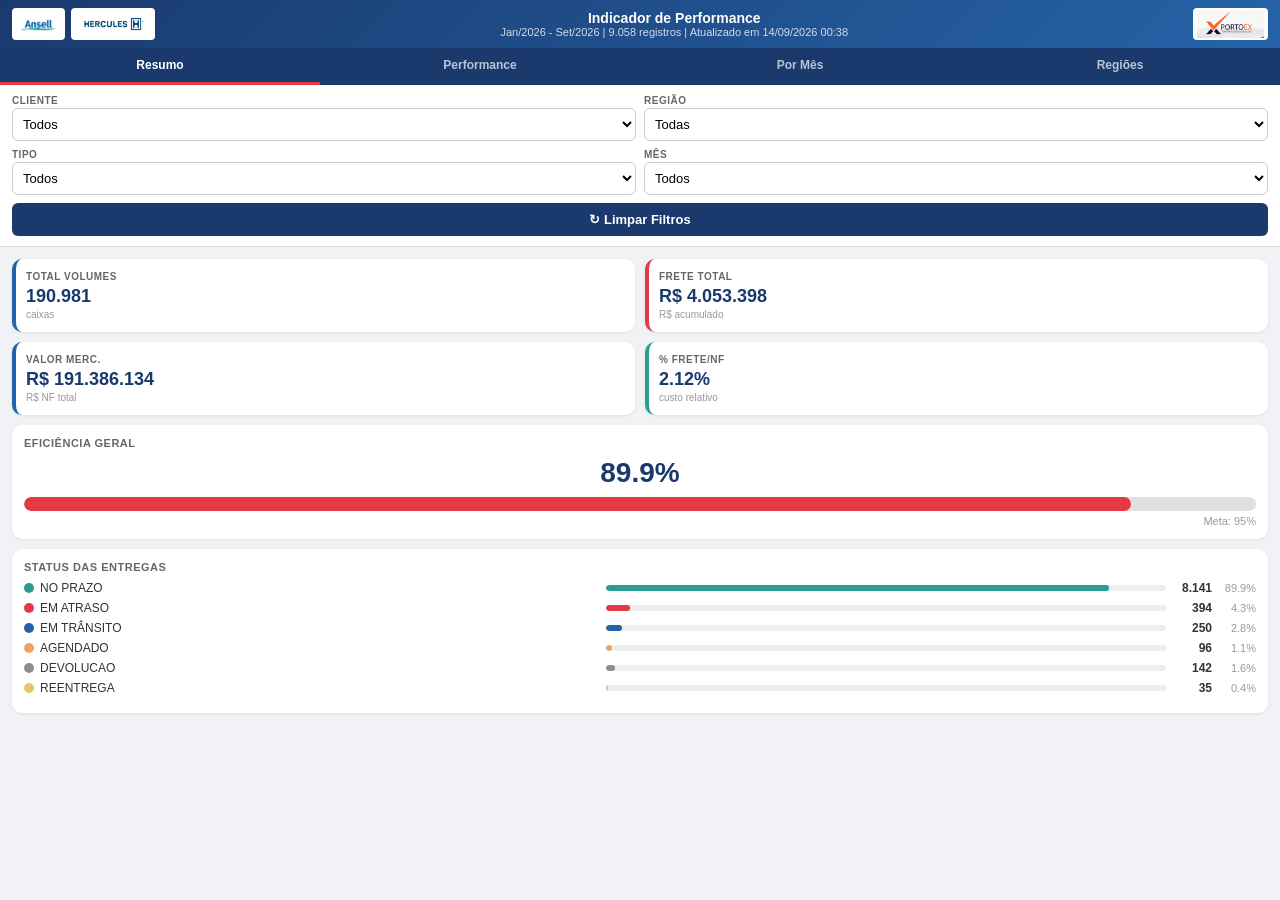
==== commit 9df89806: "Mostra data/hora da ultima atualizacao no cabecalho do dashboard Adiciona meta.gerado_em (RAW) e D.g" ====
--- a/mobile.html
+++ b/mobile.html
@@ -131,7 +131,7 @@
 </div>
 
 <script>
-var D={"meses":["2026-01","2026-02","2026-03","2026-04","2026-05","2026-06","2026-07","2026-08","2026-09"],"clientes":["ANSELL BRAZIL LTDA.","HERCULES EQUIPAMENTOS DE PROTECAO LTDA"],"tipos":["DEVOLUCAO","ENTREGA","REENTREGA"],"regioes":["Centro-Oeste","Nordeste","Norte","Sudeste","Sul"],"agg":[["2026-01","DEVOLUCAO",0,3,0,6,272.5,17644.94,2],["2026-01","NO PRAZO",0,4,1,7175,104364.07,4611284.74,186],["2026-01","NO PRAZO",0,3,1,4667,95670.48,5814980.13,398],["2026-01","NO PRAZO",0,0,1,182,12156.53,320073.72,24],["2026-01","NO PRAZO",0,-1,1,523,23123.73,1145929.08,40],["2026-01","NO PRAZO",0,1,1,96,6405.65,135958.97,17],["2026-01","NO PRAZO",0,2,1,164,13145.65,305636.24,6],["2026-01","EM ATRASO",0,3,1,489,12468.79,761113.6,41],["2026-01","EM ATRASO",0,-1,1,1,113.52,1774.8,1],["2026-01","EM ATRASO",0,4,1,172,3701.52,162508.87,5],["2026-01","EM ATRASO",0,1,1,18,552.68,17132.82,2],["2026-02","NO PRAZO",0,3,1,6857,121437.57,9147080.87,341],["2026-02","NO PRAZO",0,-1,1,793,26946.08,1395243.28,24],["2026-02","DEVOLUCAO",0,3,0,152,3289.22,132092.83,13],["2026-02","NO PRAZO",0,1,1,122,6848.31,144387.54,18],["2026-02","NO PRAZO",0,4,1,4967,80390.79,3681040.11,128],["2026-02","NO PRAZO",0,0,1,430,17072.55,514908.54,13],["2026-02","NO PRAZO",0,2,1,134,19285.48,448386.97,7],["2026-02","REENTREGA",0,-1,2,83,2076.05,242708.58,6],["2026-02","EM ATRASO",0,3,1,22,1198.85,21181.95,7],["2026-02","EM ATRASO",0,2,1,2,155.1,3606.16,1],["2026-03","NO PRAZO",0,3,1,7115,140738.58,9103187.18,331],["2026-03","NO PRAZO",0,4,1,4661,81611.75,3517073.75,151],["2026-03","NO PRAZO",0,0,1,655,25014.93,706889.04,14],["2026-03","NO PRAZO",0,1,1,46,5057.1,76524.85,17],["2026-03","NO PRAZO",0,2,1,152,18903.18,366240.46,11],["2026-03","NO PRAZO",0,-1,1,482,17069.77,1129424.4,15],["2026-03","EM ATRASO",0,4,1,241,9441.37,269125.12,10],["2026-03","EM ATRASO",0,2,1,3,268.82,1473.12,1],["2026-03","EM ATRASO",0,-1,1,344,13006.2,611742.31,2],["2026-03","DEVOLUCAO",0,3,0,20,277.24,7609.11,2],["2026-03","EM ATRASO",0,3,1,28,1434.52,27605.86,5],["2026-03","EM ATRASO",0,1,1,5,430.09,12460.32,1],["2026-03","DEVOLUCAO",0,-1,0,26,1723.32,15747.84,1],["2026-04","NO PRAZO",0,3,1,8479,156066.22,8838172.43,357],["2026-04","NO PRAZO",0,4,1,7528,134678.81,5196074.31,266],["2026-04","DEVOLUCAO",0,3,0,305,7331.11,257668.54,19],["2026-04","EM ATRASO",0,-1,1,9,155.86,14243.52,1],["2026-04","EM ATRASO",0,3,1,351,6705.67,391621.57,18],["2026-04","NO PRAZO",0,1,1,77,6210.32,114017.24,14],["2026-04","NO PRAZO",0,0,1,288,12516.82,298172.48,21],["2026-04","NO PRAZO",0,-1,1,265,7043.05,548612.03,26],["2026-04","NO PRAZO",0,2,1,91,7034.02,148601.06,8],["2026-04","EM ATRASO",0,1,1,8,678.7,2855.2,1],["2026-04","AGENDADO",0,3,1,10,335.95,11679.72,1],["2026-05","NO PRAZO",0,3,1,4912,124884.6,6731301.2,332],["2026-05","NO PRAZO",0,4,1,5949,99959.28,4085210.6,235],["2026-05","EM ATRASO",0,4,1,1149,17872.53,779714.01,25],["2026-05","NO PRAZO",0,0,1,91,8451.17,176025.71,20],["2026-05","EM ATRASO",0,3,1,719,5688.89,450105.56,7],["2026-05","NO PRAZO",0,1,1,470,22695.04,389303.43,32],["2026-05","DEVOLUCAO",0,3,0,81,2893.46,111056.99,11],["2026-05","REENTREGA",0,3,2,6,109.31,3579.0,1],["2026-05","NO PRAZO",0,-1,1,188,32426.1,501755.18,14],["2026-05","EM ATRASO",0,1,1,17,762.11,22079.69,1],["2026-05","EM ATRASO",0,0,1,9,1696.62,26802.34,3],["2026-05","NO PRAZO",0,2,1,166,25441.27,391067.13,6],["2026-06","NO PRAZO",0,1,1,311,11106.45,256688.86,36],["2026-06","DEVOLUCAO",0,3,0,337,3787.88,304312.81,10],["2026-06","NO PRAZO",0,4,1,10612,219998.08,8942977.24,508],["2026-06","NO PRAZO",0,3,1,7869,190800.21,9380918.15,548],["2026-06","NO PRAZO",0,0,1,1264,40768.37,1089699.49,60],["2026-06","EM ATRASO",0,3,1,451,17073.84,483950.17,34],["2026-06","NO PRAZO",0,2,1,455,22289.03,374864.55,21],["2026-06","EM ATRASO",0,1,1,43,1909.6,54496.81,3],["2026-06","EM ATRASO",0,4,1,369,5390.03,187959.63,18],["2026-06","EM ATRASO",0,2,1,98,14841.18,168585.36,3],["2026-06","EM TRÂNSITO",0,2,1,1,235.78,5123.39,1],["2026-06","AGENDADO",0,3,1,8,498.07,12299.84,2],["2026-06","NO PRAZO",0,-1,1,528,27937.45,1014442.64,6],["2026-06","EM TRÂNSITO",0,4,1,90,310.98,15044.58,1],["2026-06","EM ATRASO",0,0,1,9,1455.81,42177.71,1],["2026-06","REENTREGA",0,3,2,1,115.05,20.26,1],["2026-07","NO PRAZO",0,3,1,7595,210266.5,12983292.67,490],["2026-07","EM ATRASO",0,3,1,204,9808.97,504189.5,20],["2026-07","DEVOLUCAO",0,3,0,151,5784.76,178670.01,11],["2026-07","EM ATRASO",0,4,1,18,601.25,7609.77,5],["2026-07","NO PRAZO",0,0,1,335,20913.43,561860.35,31],["2026-07","NO PRAZO",0,4,1,5848,168998.37,6987997.1,368],["2026-07","NO PRAZO",0,1,1,397,28628.1,443945.31,36],["2026-07","NO PRAZO",0,2,1,42,7623.71,163954.4,6],["2026-07","REENTREGA",0,3,2,3,121.59,5499.36,1],["2026-07","EM ATRASO",0,0,1,14,1199.64,28999.6,4],["2026-07","AGENDADO",0,3,1,26,606.15,17538.01,3],["2026-07","NO PRAZO",0,-1,1,69,7944.25,173757.18,4],["2026-07","EM TRÂNSITO",0,3,1,3,466.63,6143.4,2],["2026-07","EM ATRASO",0,-1,1,1,115.39,775.01,1],["2026-07","EM ATRASO",0,1,1,2,298.9,3176.77,2],["2026-07","EM TRÂNSITO",0,0,1,1,178.72,5178.06,1],["2026-07","EM TRÂNSITO",0,2,1,24,5723.32,124362.01,5],["2026-08","DEVOLUCAO",0,3,0,455,11947.05,852884.22,28],["2026-08","NO PRAZO",0,3,1,6928,154732.24,8643207.72,409],["2026-08","REENTREGA",0,4,2,355,4871.59,512557.32,25],["2026-08","NO PRAZO",0,4,1,5372,110324.83,4270111.82,225],["2026-08","EM ATRASO",0,4,1,316,6539.55,279342.24,17],["2026-08","EM TRÂNSITO",0,3,1,126,4929.26,225741.16,13],["2026-08","NO PRAZO",0,1,1,329,19794.11,315192.45,31],["2026-08","NO PRAZO",0,0,1,183,7646.15,149761.01,25],["2026-08","AGENDADO",0,3,1,86,4614.57,235027.3,11],["2026-08","EM ATRASO",0,3,1,652,6404.75,719702.12,20],["2026-08","NO PRAZO",0,2,1,120,8467.88,154280.95,10],["2026-08","AGENDADO",0,1,1,21,311.09,5407.78,1],["2026-08","EM TRÂNSITO",0,1,1,34,1626.08,43827.38,3],["2026-08","EM TRÂNSITO",0,4,1,284,8273.35,280826.1,13],["2026-08","EM ATRASO",0,2,1,21,7334.54,68545.44,2],["2026-08","EM TRÂNSITO",0,2,1,181,10308.38,223990.34,4],["2026-08","AGENDADO",0,4,1,9,183.73,8376.82,1],["2026-08","EM ATRASO",0,0,1,22,517.76,9990.0,1],["2026-09","DEVOLUCAO",0,3,0,53,1870.86,41406.53,7],["2026-09","NO PRAZO",0,3,1,180,4135.35,295694.2,31],["2026-09","NO PRAZO",0,0,1,196,3727.2,107984.55,1],["2026-09","AGENDADO",0,3,1,132,3898.75,263967.11,19],["2026-09","NO PRAZO",0,4,1,162,3296.17,131143.25,7],["2026-09","EM TRÂNSITO",0,4,1,1120,31208.59,1260970.22,64],["2026-09","EM TRÂNSITO",0,3,1,925,27480.46,1660499.44,69],["2026-09","AGENDADO",0,4,1,198,5710.06,224794.51,22],["2026-09","EM ATRASO",0,3,1,13,655.86,24698.0,6],["2026-09","EM TRÂNSITO",0,0,1,130,7238.01,148512.78,9],["2026-09","EM TRÂNSITO",0,1,1,11,455.39,10213.15,3],["2026-09","EM TRÂNSITO",0,2,1,23,449.99,9777.68,1],["2026-01","NO PRAZO",1,-1,1,893,8528.8,385327.46,26],["2026-01","NO PRAZO",1,3,1,5488,34739.31,2703064.01,160],["2026-01","NO PRAZO",1,0,1,42,1456.2,42975.38,5],["2026-01","NO PRAZO",1,4,1,460,7782.49,310748.04,28],["2026-01","EM ATRASO",1,3,1,300,1407.08,110963.91,9],["2026-01","NO PRAZO",1,2,1,431,18406.92,426260.93,8],["2026-01","NO PRAZO",1,1,1,111,3998.75,93854.77,6],["2026-01","DEVOLUCAO",1,3,0,95,102.16,13300.0,1],["2026-01","EM ATRASO",1,1,1,45,1425.19,44181.0,1],["2026-02","NO PRAZO",1,3,1,5991,38353.49,3008265.11,169],["2026-02","DEVOLUCAO",1,3,0,13,197.06,7570.51,2],["2026-02","NO PRAZO",1,-1,1,231,5983.38,227342.51,21],["2026-02","NO PRAZO",1,0,1,216,5822.39,180494.74,6],["2026-02","NO PRAZO",1,1,1,133,4110.75,110575.03,6],["2026-02","NO PRAZO",1,4,1,621,13806.77,492385.94,68],["2026-02","NO PRAZO",1,2,1,40,4409.65,101414.23,3],["2026-02","EM ATRASO",1,3,1,37,855.9,58923.8,6],["2026-02","EM ATRASO",1,1,1,8,165.57,5132.67,1],["2026-02","EM ATRASO",1,-1,1,4,206.58,6404.24,1],["2026-03","NO PRAZO",1,3,1,4642,48200.35,3478452.03,187],["2026-03","NO PRAZO",1,-1,1,1368,13707.3,464245.31,27],["2026-03","NO PRAZO",1,1,1,111,3978.71,68434.83,6],["2026-03","NO PRAZO",1,4,1,702,13788.29,411442.47,71],["2026-03","NO PRAZO",1,2,1,115,6897.74,152881.75,3],["2026-03","NO PRAZO",1,0,1,92,5770.76,159740.05,8],["2026-03","EM ATRASO",1,2,1,1,1270.43,29537.47,1],["2026-03","EM ATRASO",1,3,1,163,1623.95,150559.31,10],["2026-03","EM ATRASO",1,4,1,48,1373.23,57791.19,5],["2026-03","DEVOLUCAO",1,3,0,35,761.46,23390.04,3],["2026-04","NO PRAZO",1,4,1,527,13905.4,508557.51,53],["2026-04","NO PRAZO",1,3,1,5006,45309.03,2707668.7,170],["2026-04","NO PRAZO",1,0,1,110,2906.31,81357.11,5],["2026-04","DEVOLUCAO",1,3,0,494,6196.93,440532.09,14],["2026-04","EM ATRASO",1,3,1,193,1944.73,189650.66,9],["2026-04","NO PRAZO",1,-1,1,1661,91345.92,4474890.01,12],["2026-04","EM ATRASO",1,4,1,26,398.33,14053.52,2],["2026-04","NO PRAZO",1,2,1,296,17870.77,385600.62,5],["2026-04","NO PRAZO",1,1,1,114,4498.08,91837.51,11],["2026-04","EM ATRASO",1,1,1,15,1008.6,17532.84,1],["2026-05","NO PRAZO",1,3,1,4495,36894.96,2766423.67,167],["2026-05","NO PRAZO",1,4,1,343,8836.58,291313.76,46],["2026-05","NO PRAZO",1,2,1,37,6252.34,135856.83,6],["2026-05","NO PRAZO",1,0,1,135,9256.05,249533.07,16],["2026-05","DEVOLUCAO",1,3,0,77,1761.65,137214.03,6],["2026-05","EM ATRASO",1,3,1,226,2172.95,166843.89,9],["2026-05","EM ATRASO",1,4,1,37,921.99,31574.67,4],["2026-05","NO PRAZO",1,-1,1,1455,63978.26,3552718.4,6],["2026-05","NO PRAZO",1,1,1,7,607.37,5987.83,3],["2026-05","REENTREGA",1,-1,2,1,149.45,927.64,1],["2026-06","NO PRAZO",1,4,1,347,9997.85,283082.85,46],["2026-06","NO PRAZO",1,3,1,6007,56552.39,3544131.48,194],["2026-06","NO PRAZO",1,1,1,227,4379.4,111572.49,7],["2026-06","NO PRAZO",1,0,1,151,5711.05,150584.69,20],["2026-06","NO PRAZO",1,-1,1,2996,128520.45,7240204.76,4],["2026-06","EM ATRASO",1,3,1,926,11788.45,415388.79,21],["2026-06","EM ATRASO",1,1,1,31,480.42,6953.35,2],["2026-06","NO PRAZO",1,2,1,60,6265.79,97853.94,6],["2026-06","AGENDADO",1,3,1,75,1170.05,41838.0,1],["2026-06","AGENDADO",1,4,1,27,421.68,19266.28,2],["2026-06","EM ATRASO",1,4,1,5,291.56,4140.1,2],["2026-06","EM ATRASO",1,0,1,8,1388.87,40238.28,2],["2026-07","NO PRAZO",1,3,1,4832,50971.13,2844280.97,227],["2026-07","NO PRAZO",1,0,1,57,1966.55,52949.53,7],["2026-07","NO PRAZO",1,4,1,516,13091.28,384941.09,71],["2026-07","EM ATRASO",1,3,1,244,4073.56,167254.68,17],["2026-07","NO PRAZO",1,1,1,415,14501.21,366776.8,16],["2026-07","NO PRAZO",1,2,1,710,29135.89,628969.58,12],["2026-07","EM ATRASO",1,4,1,2,115.39,2698.09,1],["2026-07","EM ATRASO",1,0,1,4,448.35,5903.16,3],["2026-07","DEVOLUCAO",1,3,0,25,200.02,7965.0,1],["2026-07","AGENDADO",1,3,1,26,340.6,46832.76,1],["2026-08","NO PRAZO",1,3,1,4499,58124.46,2956815.56,199],["2026-08","DEVOLUCAO",1,3,0,115,1734.86,95883.71,4],["2026-08","NO PRAZO",1,4,1,827,15203.68,525527.52,66],["2026-08","EM TRÂNSITO",1,0,1,1,173.88,5037.73,1],["2026-08","NO PRAZO",1,0,1,54,2940.8,76892.51,13],["2026-08","NO PRAZO",1,2,1,1,149.45,1506.72,1],["2026-08","NO PRAZO",1,1,1,18,1001.23,17404.63,2],["2026-08","EM ATRASO",1,4,1,31,1145.47,32228.85,5],["2026-08","EM ATRASO",1,3,1,369,2550.12,270506.62,12],["2026-08","AGENDADO",1,4,1,9,230.78,2823.03,2],["2026-08","AGENDADO",1,3,1,11,1600.19,19464.92,8],["2026-08","EM TRÂNSITO",1,3,1,58,1006.61,33169.01,5],["2026-08","EM TRÂNSITO",1,1,1,6,432.65,12534.35,1],["2026-08","EM TRÂNSITO",1,2,1,21,1262.55,27433.68,1],["2026-09","EM TRÂNSITO",1,3,1,1068,10179.12,516623.96,36],["2026-09","NO PRAZO",1,4,1,13,343.46,16073.62,2],["2026-09","AGENDADO",1,3,1,64,3037.39,100237.43,14],["2026-09","NO PRAZO",1,3,1,363,4707.44,333324.6,15],["2026-09","DEVOLUCAO",1,3,0,89,1140.53,99292.19,7],["2026-09","EM TRÂNSITO",1,4,1,78,2400.77,65898.94,13],["2026-09","EM ATRASO",1,3,1,4,109.31,6562.5,1],["2026-09","AGENDADO",1,4,1,53,934.65,30686.6,7],["2026-09","EM TRÂNSITO",1,0,1,3,160.85,4660.04,1],["2026-09","EM TRÂNSITO",1,1,1,3,379.44,3993.83,2],["2026-09","AGENDADO",1,1,1,6,229.99,1392.38,1],["2026-09","EM TRÂNSITO",1,2,1,18,1019.78,22158.85,1]]};
+var D={"meses":["2026-01","2026-02","2026-03","2026-04","2026-05","2026-06","2026-07","2026-08","2026-09"],"clientes":["ANSELL BRAZIL LTDA.","HERCULES EQUIPAMENTOS DE PROTECAO LTDA"],"tipos":["DEVOLUCAO","ENTREGA","REENTREGA"],"regioes":["Centro-Oeste","Nordeste","Norte","Sudeste","Sul"],"agg":[["2026-01","DEVOLUCAO",0,3,0,6,272.5,17644.94,2],["2026-01","NO PRAZO",0,4,1,7175,104364.07,4611284.74,186],["2026-01","NO PRAZO",0,3,1,4667,95670.48,5814980.13,398],["2026-01","NO PRAZO",0,0,1,182,12156.53,320073.72,24],["2026-01","NO PRAZO",0,-1,1,523,23123.73,1145929.08,40],["2026-01","NO PRAZO",0,1,1,96,6405.65,135958.97,17],["2026-01","NO PRAZO",0,2,1,164,13145.65,305636.24,6],["2026-01","EM ATRASO",0,3,1,489,12468.79,761113.6,41],["2026-01","EM ATRASO",0,-1,1,1,113.52,1774.8,1],["2026-01","EM ATRASO",0,4,1,172,3701.52,162508.87,5],["2026-01","EM ATRASO",0,1,1,18,552.68,17132.82,2],["2026-02","NO PRAZO",0,3,1,6857,121437.57,9147080.87,341],["2026-02","NO PRAZO",0,-1,1,793,26946.08,1395243.28,24],["2026-02","DEVOLUCAO",0,3,0,152,3289.22,132092.83,13],["2026-02","NO PRAZO",0,1,1,122,6848.31,144387.54,18],["2026-02","NO PRAZO",0,4,1,4967,80390.79,3681040.11,128],["2026-02","NO PRAZO",0,0,1,430,17072.55,514908.54,13],["2026-02","NO PRAZO",0,2,1,134,19285.48,448386.97,7],["2026-02","REENTREGA",0,-1,2,83,2076.05,242708.58,6],["2026-02","EM ATRASO",0,3,1,22,1198.85,21181.95,7],["2026-02","EM ATRASO",0,2,1,2,155.1,3606.16,1],["2026-03","NO PRAZO",0,3,1,7115,140738.58,9103187.18,331],["2026-03","NO PRAZO",0,4,1,4661,81611.75,3517073.75,151],["2026-03","NO PRAZO",0,0,1,655,25014.93,706889.04,14],["2026-03","NO PRAZO",0,1,1,46,5057.1,76524.85,17],["2026-03","NO PRAZO",0,2,1,152,18903.18,366240.46,11],["2026-03","NO PRAZO",0,-1,1,482,17069.77,1129424.4,15],["2026-03","EM ATRASO",0,4,1,241,9441.37,269125.12,10],["2026-03","EM ATRASO",0,2,1,3,268.82,1473.12,1],["2026-03","EM ATRASO",0,-1,1,344,13006.2,611742.31,2],["2026-03","DEVOLUCAO",0,3,0,20,277.24,7609.11,2],["2026-03","EM ATRASO",0,3,1,28,1434.52,27605.86,5],["2026-03","EM ATRASO",0,1,1,5,430.09,12460.32,1],["2026-03","DEVOLUCAO",0,-1,0,26,1723.32,15747.84,1],["2026-04","NO PRAZO",0,3,1,8479,156066.22,8838172.43,357],["2026-04","NO PRAZO",0,4,1,7528,134678.81,5196074.31,266],["2026-04","DEVOLUCAO",0,3,0,305,7331.11,257668.54,19],["2026-04","EM ATRASO",0,-1,1,9,155.86,14243.52,1],["2026-04","EM ATRASO",0,3,1,351,6705.67,391621.57,18],["2026-04","NO PRAZO",0,1,1,77,6210.32,114017.24,14],["2026-04","NO PRAZO",0,0,1,288,12516.82,298172.48,21],["2026-04","NO PRAZO",0,-1,1,265,7043.05,548612.03,26],["2026-04","NO PRAZO",0,2,1,91,7034.02,148601.06,8],["2026-04","EM ATRASO",0,1,1,8,678.7,2855.2,1],["2026-04","AGENDADO",0,3,1,10,335.95,11679.72,1],["2026-05","NO PRAZO",0,3,1,4912,124884.6,6731301.2,332],["2026-05","NO PRAZO",0,4,1,5949,99959.28,4085210.6,235],["2026-05","EM ATRASO",0,4,1,1149,17872.53,779714.01,25],["2026-05","NO PRAZO",0,0,1,91,8451.17,176025.71,20],["2026-05","EM ATRASO",0,3,1,719,5688.89,450105.56,7],["2026-05","NO PRAZO",0,1,1,470,22695.04,389303.43,32],["2026-05","DEVOLUCAO",0,3,0,81,2893.46,111056.99,11],["2026-05","REENTREGA",0,3,2,6,109.31,3579.0,1],["2026-05","NO PRAZO",0,-1,1,188,32426.1,501755.18,14],["2026-05","EM ATRASO",0,1,1,17,762.11,22079.69,1],["2026-05","EM ATRASO",0,0,1,9,1696.62,26802.34,3],["2026-05","NO PRAZO",0,2,1,166,25441.27,391067.13,6],["2026-06","NO PRAZO",0,1,1,311,11106.45,256688.86,36],["2026-06","DEVOLUCAO",0,3,0,337,3787.88,304312.81,10],["2026-06","NO PRAZO",0,4,1,10612,219998.08,8942977.24,508],["2026-06","NO PRAZO",0,3,1,7869,190800.21,9380918.15,548],["2026-06","NO PRAZO",0,0,1,1264,40768.37,1089699.49,60],["2026-06","EM ATRASO",0,3,1,451,17073.84,483950.17,34],["2026-06","NO PRAZO",0,2,1,455,22289.03,374864.55,21],["2026-06","EM ATRASO",0,1,1,43,1909.6,54496.81,3],["2026-06","EM ATRASO",0,4,1,369,5390.03,187959.63,18],["2026-06","EM ATRASO",0,2,1,98,14841.18,168585.36,3],["2026-06","EM TRÂNSITO",0,2,1,1,235.78,5123.39,1],["2026-06","AGENDADO",0,3,1,8,498.07,12299.84,2],["2026-06","NO PRAZO",0,-1,1,528,27937.45,1014442.64,6],["2026-06","EM TRÂNSITO",0,4,1,90,310.98,15044.58,1],["2026-06","EM ATRASO",0,0,1,9,1455.81,42177.71,1],["2026-06","REENTREGA",0,3,2,1,115.05,20.26,1],["2026-07","NO PRAZO",0,3,1,7595,210266.5,12983292.67,490],["2026-07","EM ATRASO",0,3,1,204,9808.97,504189.5,20],["2026-07","DEVOLUCAO",0,3,0,151,5784.76,178670.01,11],["2026-07","EM ATRASO",0,4,1,18,601.25,7609.77,5],["2026-07","NO PRAZO",0,0,1,335,20913.43,561860.35,31],["2026-07","NO PRAZO",0,4,1,5848,168998.37,6987997.1,368],["2026-07","NO PRAZO",0,1,1,397,28628.1,443945.31,36],["2026-07","NO PRAZO",0,2,1,42,7623.71,163954.4,6],["2026-07","REENTREGA",0,3,2,3,121.59,5499.36,1],["2026-07","EM ATRASO",0,0,1,14,1199.64,28999.6,4],["2026-07","AGENDADO",0,3,1,26,606.15,17538.01,3],["2026-07","NO PRAZO",0,-1,1,69,7944.25,173757.18,4],["2026-07","EM TRÂNSITO",0,3,1,3,466.63,6143.4,2],["2026-07","EM ATRASO",0,-1,1,1,115.39,775.01,1],["2026-07","EM ATRASO",0,1,1,2,298.9,3176.77,2],["2026-07","EM TRÂNSITO",0,0,1,1,178.72,5178.06,1],["2026-07","EM TRÂNSITO",0,2,1,24,5723.32,124362.01,5],["2026-08","DEVOLUCAO",0,3,0,455,11947.05,852884.22,28],["2026-08","NO PRAZO",0,3,1,6928,154732.24,8643207.72,409],["2026-08","REENTREGA",0,4,2,355,4871.59,512557.32,25],["2026-08","NO PRAZO",0,4,1,5372,110324.83,4270111.82,225],["2026-08","EM ATRASO",0,4,1,316,6539.55,279342.24,17],["2026-08","EM TRÂNSITO",0,3,1,126,4929.26,225741.16,13],["2026-08","NO PRAZO",0,1,1,329,19794.11,315192.45,31],["2026-08","NO PRAZO",0,0,1,183,7646.15,149761.01,25],["2026-08","AGENDADO",0,3,1,86,4614.57,235027.3,11],["2026-08","EM ATRASO",0,3,1,652,6404.75,719702.12,20],["2026-08","NO PRAZO",0,2,1,120,8467.88,154280.95,10],["2026-08","AGENDADO",0,1,1,21,311.09,5407.78,1],["2026-08","EM TRÂNSITO",0,1,1,34,1626.08,43827.38,3],["2026-08","EM TRÂNSITO",0,4,1,284,8273.35,280826.1,13],["2026-08","EM ATRASO",0,2,1,21,7334.54,68545.44,2],["2026-08","EM TRÂNSITO",0,2,1,181,10308.38,223990.34,4],["2026-08","AGENDADO",0,4,1,9,183.73,8376.82,1],["2026-08","EM ATRASO",0,0,1,22,517.76,9990.0,1],["2026-09","DEVOLUCAO",0,3,0,53,1870.86,41406.53,7],["2026-09","NO PRAZO",0,3,1,180,4135.35,295694.2,31],["2026-09","NO PRAZO",0,0,1,196,3727.2,107984.55,1],["2026-09","AGENDADO",0,3,1,132,3898.75,263967.11,19],["2026-09","NO PRAZO",0,4,1,162,3296.17,131143.25,7],["2026-09","EM TRÂNSITO",0,4,1,1120,31208.59,1260970.22,64],["2026-09","EM TRÂNSITO",0,3,1,925,27480.46,1660499.44,69],["2026-09","AGENDADO",0,4,1,198,5710.06,224794.51,22],["2026-09","EM ATRASO",0,3,1,13,655.86,24698.0,6],["2026-09","EM TRÂNSITO",0,0,1,130,7238.01,148512.78,9],["2026-09","EM TRÂNSITO",0,1,1,11,455.39,10213.15,3],["2026-09","EM TRÂNSITO",0,2,1,23,449.99,9777.68,1],["2026-01","NO PRAZO",1,-1,1,893,8528.8,385327.46,26],["2026-01","NO PRAZO",1,3,1,5488,34739.31,2703064.01,160],["2026-01","NO PRAZO",1,0,1,42,1456.2,42975.38,5],["2026-01","NO PRAZO",1,4,1,460,7782.49,310748.04,28],["2026-01","EM ATRASO",1,3,1,300,1407.08,110963.91,9],["2026-01","NO PRAZO",1,2,1,431,18406.92,426260.93,8],["2026-01","NO PRAZO",1,1,1,111,3998.75,93854.77,6],["2026-01","DEVOLUCAO",1,3,0,95,102.16,13300.0,1],["2026-01","EM ATRASO",1,1,1,45,1425.19,44181.0,1],["2026-02","NO PRAZO",1,3,1,5991,38353.49,3008265.11,169],["2026-02","DEVOLUCAO",1,3,0,13,197.06,7570.51,2],["2026-02","NO PRAZO",1,-1,1,231,5983.38,227342.51,21],["2026-02","NO PRAZO",1,0,1,216,5822.39,180494.74,6],["2026-02","NO PRAZO",1,1,1,133,4110.75,110575.03,6],["2026-02","NO PRAZO",1,4,1,621,13806.77,492385.94,68],["2026-02","NO PRAZO",1,2,1,40,4409.65,101414.23,3],["2026-02","EM ATRASO",1,3,1,37,855.9,58923.8,6],["2026-02","EM ATRASO",1,1,1,8,165.57,5132.67,1],["2026-02","EM ATRASO",1,-1,1,4,206.58,6404.24,1],["2026-03","NO PRAZO",1,3,1,4642,48200.35,3478452.03,187],["2026-03","NO PRAZO",1,-1,1,1368,13707.3,464245.31,27],["2026-03","NO PRAZO",1,1,1,111,3978.71,68434.83,6],["2026-03","NO PRAZO",1,4,1,702,13788.29,411442.47,71],["2026-03","NO PRAZO",1,2,1,115,6897.74,152881.75,3],["2026-03","NO PRAZO",1,0,1,92,5770.76,159740.05,8],["2026-03","EM ATRASO",1,2,1,1,1270.43,29537.47,1],["2026-03","EM ATRASO",1,3,1,163,1623.95,150559.31,10],["2026-03","EM ATRASO",1,4,1,48,1373.23,57791.19,5],["2026-03","DEVOLUCAO",1,3,0,35,761.46,23390.04,3],["2026-04","NO PRAZO",1,4,1,527,13905.4,508557.51,53],["2026-04","NO PRAZO",1,3,1,5006,45309.03,2707668.7,170],["2026-04","NO PRAZO",1,0,1,110,2906.31,81357.11,5],["2026-04","DEVOLUCAO",1,3,0,494,6196.93,440532.09,14],["2026-04","EM ATRASO",1,3,1,193,1944.73,189650.66,9],["2026-04","NO PRAZO",1,-1,1,1661,91345.92,4474890.01,12],["2026-04","EM ATRASO",1,4,1,26,398.33,14053.52,2],["2026-04","NO PRAZO",1,2,1,296,17870.77,385600.62,5],["2026-04","NO PRAZO",1,1,1,114,4498.08,91837.51,11],["2026-04","EM ATRASO",1,1,1,15,1008.6,17532.84,1],["2026-05","NO PRAZO",1,3,1,4495,36894.96,2766423.67,167],["2026-05","NO PRAZO",1,4,1,343,8836.58,291313.76,46],["2026-05","NO PRAZO",1,2,1,37,6252.34,135856.83,6],["2026-05","NO PRAZO",1,0,1,135,9256.05,249533.07,16],["2026-05","DEVOLUCAO",1,3,0,77,1761.65,137214.03,6],["2026-05","EM ATRASO",1,3,1,226,2172.95,166843.89,9],["2026-05","EM ATRASO",1,4,1,37,921.99,31574.67,4],["2026-05","NO PRAZO",1,-1,1,1455,63978.26,3552718.4,6],["2026-05","NO PRAZO",1,1,1,7,607.37,5987.83,3],["2026-05","REENTREGA",1,-1,2,1,149.45,927.64,1],["2026-06","NO PRAZO",1,4,1,347,9997.85,283082.85,46],["2026-06","NO PRAZO",1,3,1,6007,56552.39,3544131.48,194],["2026-06","NO PRAZO",1,1,1,227,4379.4,111572.49,7],["2026-06","NO PRAZO",1,0,1,151,5711.05,150584.69,20],["2026-06","NO PRAZO",1,-1,1,2996,128520.45,7240204.76,4],["2026-06","EM ATRASO",1,3,1,926,11788.45,415388.79,21],["2026-06","EM ATRASO",1,1,1,31,480.42,6953.35,2],["2026-06","NO PRAZO",1,2,1,60,6265.79,97853.94,6],["2026-06","AGENDADO",1,3,1,75,1170.05,41838.0,1],["2026-06","AGENDADO",1,4,1,27,421.68,19266.28,2],["2026-06","EM ATRASO",1,4,1,5,291.56,4140.1,2],["2026-06","EM ATRASO",1,0,1,8,1388.87,40238.28,2],["2026-07","NO PRAZO",1,3,1,4832,50971.13,2844280.97,227],["2026-07","NO PRAZO",1,0,1,57,1966.55,52949.53,7],["2026-07","NO PRAZO",1,4,1,516,13091.28,384941.09,71],["2026-07","EM ATRASO",1,3,1,244,4073.56,167254.68,17],["2026-07","NO PRAZO",1,1,1,415,14501.21,366776.8,16],["2026-07","NO PRAZO",1,2,1,710,29135.89,628969.58,12],["2026-07","EM ATRASO",1,4,1,2,115.39,2698.09,1],["2026-07","EM ATRASO",1,0,1,4,448.35,5903.16,3],["2026-07","DEVOLUCAO",1,3,0,25,200.02,7965.0,1],["2026-07","AGENDADO",1,3,1,26,340.6,46832.76,1],["2026-08","NO PRAZO",1,3,1,4499,58124.46,2956815.56,199],["2026-08","DEVOLUCAO",1,3,0,115,1734.86,95883.71,4],["2026-08","NO PRAZO",1,4,1,827,15203.68,525527.52,66],["2026-08","EM TRÂNSITO",1,0,1,1,173.88,5037.73,1],["2026-08","NO PRAZO",1,0,1,54,2940.8,76892.51,13],["2026-08","NO PRAZO",1,2,1,1,149.45,1506.72,1],["2026-08","NO PRAZO",1,1,1,18,1001.23,17404.63,2],["2026-08","EM ATRASO",1,4,1,31,1145.47,32228.85,5],["2026-08","EM ATRASO",1,3,1,369,2550.12,270506.62,12],["2026-08","AGENDADO",1,4,1,9,230.78,2823.03,2],["2026-08","AGENDADO",1,3,1,11,1600.19,19464.92,8],["2026-08","EM TRÂNSITO",1,3,1,58,1006.61,33169.01,5],["2026-08","EM TRÂNSITO",1,1,1,6,432.65,12534.35,1],["2026-08","EM TRÂNSITO",1,2,1,21,1262.55,27433.68,1],["2026-09","EM TRÂNSITO",1,3,1,1068,10179.12,516623.96,36],["2026-09","NO PRAZO",1,4,1,13,343.46,16073.62,2],["2026-09","AGENDADO",1,3,1,64,3037.39,100237.43,14],["2026-09","NO PRAZO",1,3,1,363,4707.44,333324.6,15],["2026-09","DEVOLUCAO",1,3,0,89,1140.53,99292.19,7],["2026-09","EM TRÂNSITO",1,4,1,78,2400.77,65898.94,13],["2026-09","EM ATRASO",1,3,1,4,109.31,6562.5,1],["2026-09","AGENDADO",1,4,1,53,934.65,30686.6,7],["2026-09","EM TRÂNSITO",1,0,1,3,160.85,4660.04,1],["2026-09","EM TRÂNSITO",1,1,1,3,379.44,3993.83,2],["2026-09","AGENDADO",1,1,1,6,229.99,1392.38,1],["2026-09","EM TRÂNSITO",1,2,1,18,1019.78,22158.85,1]],"gerado_em":"14/09/2026 00:38"};
 
 var MN={'01':'Jan','02':'Fev','03':'Mar','04':'Abr','05':'Mai','06':'Jun','07':'Jul','08':'Ago','09':'Set','10':'Out','11':'Nov','12':'Dez'};
 function fmtMes(m){var p=m.split('-');return(MN[p[1]]||p[1])+'/'+p[0];}
@@ -276,7 +276,8 @@
   var fReg=document.getElementById('f-reg');
   D.regioes.forEach(function(rg){var o=document.createElement('option');o.value=rg;o.text=rg;fReg.appendChild(o);});
   var m0=ms[0],mL=ms[ms.length-1];
-  document.getElementById('badge').textContent=fmtMes(m0)+' - '+fmtMes(mL)+' | '+D.agg.reduce(function(s,r){return s+r[8];},0).toLocaleString('pt-BR')+' registros';
+  var _atualizado=D.gerado_em?(' | Atualizado em '+D.gerado_em):'';
+  document.getElementById('badge').textContent=fmtMes(m0)+' - '+fmtMes(mL)+' | '+D.agg.reduce(function(s,r){return s+r[8];},0).toLocaleString('pt-BR')+' registros'+_atualizado;
   applyF();
 })();
 </script>
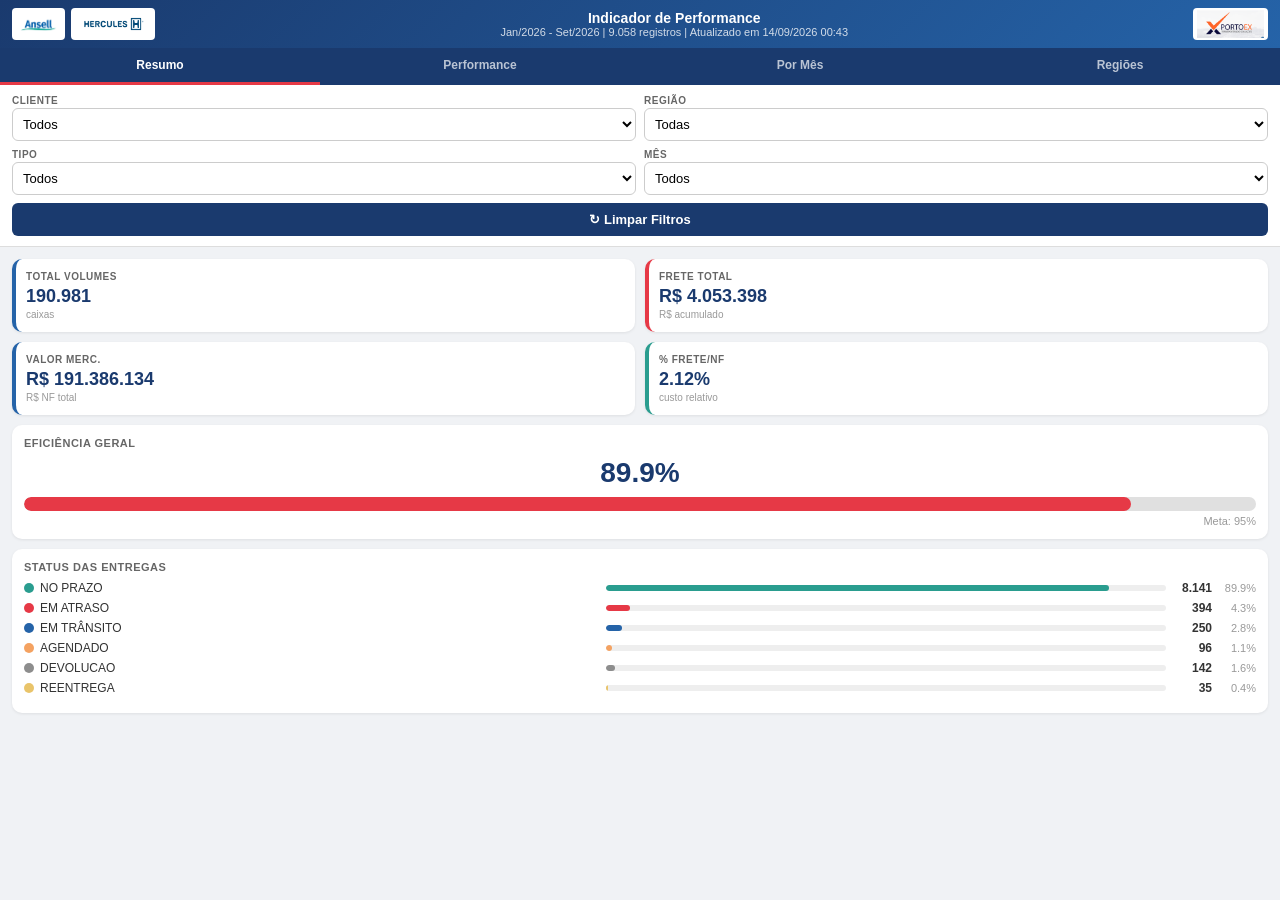
==== commit 104146c4: "Corrige filtro de Cotacao (Sim/Nao) O campo COTACAO no export bruto do portal e um numero de cotacao" ====
--- a/mobile.html
+++ b/mobile.html
@@ -131,7 +131,7 @@
 </div>
 
 <script>
-var D={"meses":["2026-01","2026-02","2026-03","2026-04","2026-05","2026-06","2026-07","2026-08","2026-09"],"clientes":["ANSELL BRAZIL LTDA.","HERCULES EQUIPAMENTOS DE PROTECAO LTDA"],"tipos":["DEVOLUCAO","ENTREGA","REENTREGA"],"regioes":["Centro-Oeste","Nordeste","Norte","Sudeste","Sul"],"agg":[["2026-01","DEVOLUCAO",0,3,0,6,272.5,17644.94,2],["2026-01","NO PRAZO",0,4,1,7175,104364.07,4611284.74,186],["2026-01","NO PRAZO",0,3,1,4667,95670.48,5814980.13,398],["2026-01","NO PRAZO",0,0,1,182,12156.53,320073.72,24],["2026-01","NO PRAZO",0,-1,1,523,23123.73,1145929.08,40],["2026-01","NO PRAZO",0,1,1,96,6405.65,135958.97,17],["2026-01","NO PRAZO",0,2,1,164,13145.65,305636.24,6],["2026-01","EM ATRASO",0,3,1,489,12468.79,761113.6,41],["2026-01","EM ATRASO",0,-1,1,1,113.52,1774.8,1],["2026-01","EM ATRASO",0,4,1,172,3701.52,162508.87,5],["2026-01","EM ATRASO",0,1,1,18,552.68,17132.82,2],["2026-02","NO PRAZO",0,3,1,6857,121437.57,9147080.87,341],["2026-02","NO PRAZO",0,-1,1,793,26946.08,1395243.28,24],["2026-02","DEVOLUCAO",0,3,0,152,3289.22,132092.83,13],["2026-02","NO PRAZO",0,1,1,122,6848.31,144387.54,18],["2026-02","NO PRAZO",0,4,1,4967,80390.79,3681040.11,128],["2026-02","NO PRAZO",0,0,1,430,17072.55,514908.54,13],["2026-02","NO PRAZO",0,2,1,134,19285.48,448386.97,7],["2026-02","REENTREGA",0,-1,2,83,2076.05,242708.58,6],["2026-02","EM ATRASO",0,3,1,22,1198.85,21181.95,7],["2026-02","EM ATRASO",0,2,1,2,155.1,3606.16,1],["2026-03","NO PRAZO",0,3,1,7115,140738.58,9103187.18,331],["2026-03","NO PRAZO",0,4,1,4661,81611.75,3517073.75,151],["2026-03","NO PRAZO",0,0,1,655,25014.93,706889.04,14],["2026-03","NO PRAZO",0,1,1,46,5057.1,76524.85,17],["2026-03","NO PRAZO",0,2,1,152,18903.18,366240.46,11],["2026-03","NO PRAZO",0,-1,1,482,17069.77,1129424.4,15],["2026-03","EM ATRASO",0,4,1,241,9441.37,269125.12,10],["2026-03","EM ATRASO",0,2,1,3,268.82,1473.12,1],["2026-03","EM ATRASO",0,-1,1,344,13006.2,611742.31,2],["2026-03","DEVOLUCAO",0,3,0,20,277.24,7609.11,2],["2026-03","EM ATRASO",0,3,1,28,1434.52,27605.86,5],["2026-03","EM ATRASO",0,1,1,5,430.09,12460.32,1],["2026-03","DEVOLUCAO",0,-1,0,26,1723.32,15747.84,1],["2026-04","NO PRAZO",0,3,1,8479,156066.22,8838172.43,357],["2026-04","NO PRAZO",0,4,1,7528,134678.81,5196074.31,266],["2026-04","DEVOLUCAO",0,3,0,305,7331.11,257668.54,19],["2026-04","EM ATRASO",0,-1,1,9,155.86,14243.52,1],["2026-04","EM ATRASO",0,3,1,351,6705.67,391621.57,18],["2026-04","NO PRAZO",0,1,1,77,6210.32,114017.24,14],["2026-04","NO PRAZO",0,0,1,288,12516.82,298172.48,21],["2026-04","NO PRAZO",0,-1,1,265,7043.05,548612.03,26],["2026-04","NO PRAZO",0,2,1,91,7034.02,148601.06,8],["2026-04","EM ATRASO",0,1,1,8,678.7,2855.2,1],["2026-04","AGENDADO",0,3,1,10,335.95,11679.72,1],["2026-05","NO PRAZO",0,3,1,4912,124884.6,6731301.2,332],["2026-05","NO PRAZO",0,4,1,5949,99959.28,4085210.6,235],["2026-05","EM ATRASO",0,4,1,1149,17872.53,779714.01,25],["2026-05","NO PRAZO",0,0,1,91,8451.17,176025.71,20],["2026-05","EM ATRASO",0,3,1,719,5688.89,450105.56,7],["2026-05","NO PRAZO",0,1,1,470,22695.04,389303.43,32],["2026-05","DEVOLUCAO",0,3,0,81,2893.46,111056.99,11],["2026-05","REENTREGA",0,3,2,6,109.31,3579.0,1],["2026-05","NO PRAZO",0,-1,1,188,32426.1,501755.18,14],["2026-05","EM ATRASO",0,1,1,17,762.11,22079.69,1],["2026-05","EM ATRASO",0,0,1,9,1696.62,26802.34,3],["2026-05","NO PRAZO",0,2,1,166,25441.27,391067.13,6],["2026-06","NO PRAZO",0,1,1,311,11106.45,256688.86,36],["2026-06","DEVOLUCAO",0,3,0,337,3787.88,304312.81,10],["2026-06","NO PRAZO",0,4,1,10612,219998.08,8942977.24,508],["2026-06","NO PRAZO",0,3,1,7869,190800.21,9380918.15,548],["2026-06","NO PRAZO",0,0,1,1264,40768.37,1089699.49,60],["2026-06","EM ATRASO",0,3,1,451,17073.84,483950.17,34],["2026-06","NO PRAZO",0,2,1,455,22289.03,374864.55,21],["2026-06","EM ATRASO",0,1,1,43,1909.6,54496.81,3],["2026-06","EM ATRASO",0,4,1,369,5390.03,187959.63,18],["2026-06","EM ATRASO",0,2,1,98,14841.18,168585.36,3],["2026-06","EM TRÂNSITO",0,2,1,1,235.78,5123.39,1],["2026-06","AGENDADO",0,3,1,8,498.07,12299.84,2],["2026-06","NO PRAZO",0,-1,1,528,27937.45,1014442.64,6],["2026-06","EM TRÂNSITO",0,4,1,90,310.98,15044.58,1],["2026-06","EM ATRASO",0,0,1,9,1455.81,42177.71,1],["2026-06","REENTREGA",0,3,2,1,115.05,20.26,1],["2026-07","NO PRAZO",0,3,1,7595,210266.5,12983292.67,490],["2026-07","EM ATRASO",0,3,1,204,9808.97,504189.5,20],["2026-07","DEVOLUCAO",0,3,0,151,5784.76,178670.01,11],["2026-07","EM ATRASO",0,4,1,18,601.25,7609.77,5],["2026-07","NO PRAZO",0,0,1,335,20913.43,561860.35,31],["2026-07","NO PRAZO",0,4,1,5848,168998.37,6987997.1,368],["2026-07","NO PRAZO",0,1,1,397,28628.1,443945.31,36],["2026-07","NO PRAZO",0,2,1,42,7623.71,163954.4,6],["2026-07","REENTREGA",0,3,2,3,121.59,5499.36,1],["2026-07","EM ATRASO",0,0,1,14,1199.64,28999.6,4],["2026-07","AGENDADO",0,3,1,26,606.15,17538.01,3],["2026-07","NO PRAZO",0,-1,1,69,7944.25,173757.18,4],["2026-07","EM TRÂNSITO",0,3,1,3,466.63,6143.4,2],["2026-07","EM ATRASO",0,-1,1,1,115.39,775.01,1],["2026-07","EM ATRASO",0,1,1,2,298.9,3176.77,2],["2026-07","EM TRÂNSITO",0,0,1,1,178.72,5178.06,1],["2026-07","EM TRÂNSITO",0,2,1,24,5723.32,124362.01,5],["2026-08","DEVOLUCAO",0,3,0,455,11947.05,852884.22,28],["2026-08","NO PRAZO",0,3,1,6928,154732.24,8643207.72,409],["2026-08","REENTREGA",0,4,2,355,4871.59,512557.32,25],["2026-08","NO PRAZO",0,4,1,5372,110324.83,4270111.82,225],["2026-08","EM ATRASO",0,4,1,316,6539.55,279342.24,17],["2026-08","EM TRÂNSITO",0,3,1,126,4929.26,225741.16,13],["2026-08","NO PRAZO",0,1,1,329,19794.11,315192.45,31],["2026-08","NO PRAZO",0,0,1,183,7646.15,149761.01,25],["2026-08","AGENDADO",0,3,1,86,4614.57,235027.3,11],["2026-08","EM ATRASO",0,3,1,652,6404.75,719702.12,20],["2026-08","NO PRAZO",0,2,1,120,8467.88,154280.95,10],["2026-08","AGENDADO",0,1,1,21,311.09,5407.78,1],["2026-08","EM TRÂNSITO",0,1,1,34,1626.08,43827.38,3],["2026-08","EM TRÂNSITO",0,4,1,284,8273.35,280826.1,13],["2026-08","EM ATRASO",0,2,1,21,7334.54,68545.44,2],["2026-08","EM TRÂNSITO",0,2,1,181,10308.38,223990.34,4],["2026-08","AGENDADO",0,4,1,9,183.73,8376.82,1],["2026-08","EM ATRASO",0,0,1,22,517.76,9990.0,1],["2026-09","DEVOLUCAO",0,3,0,53,1870.86,41406.53,7],["2026-09","NO PRAZO",0,3,1,180,4135.35,295694.2,31],["2026-09","NO PRAZO",0,0,1,196,3727.2,107984.55,1],["2026-09","AGENDADO",0,3,1,132,3898.75,263967.11,19],["2026-09","NO PRAZO",0,4,1,162,3296.17,131143.25,7],["2026-09","EM TRÂNSITO",0,4,1,1120,31208.59,1260970.22,64],["2026-09","EM TRÂNSITO",0,3,1,925,27480.46,1660499.44,69],["2026-09","AGENDADO",0,4,1,198,5710.06,224794.51,22],["2026-09","EM ATRASO",0,3,1,13,655.86,24698.0,6],["2026-09","EM TRÂNSITO",0,0,1,130,7238.01,148512.78,9],["2026-09","EM TRÂNSITO",0,1,1,11,455.39,10213.15,3],["2026-09","EM TRÂNSITO",0,2,1,23,449.99,9777.68,1],["2026-01","NO PRAZO",1,-1,1,893,8528.8,385327.46,26],["2026-01","NO PRAZO",1,3,1,5488,34739.31,2703064.01,160],["2026-01","NO PRAZO",1,0,1,42,1456.2,42975.38,5],["2026-01","NO PRAZO",1,4,1,460,7782.49,310748.04,28],["2026-01","EM ATRASO",1,3,1,300,1407.08,110963.91,9],["2026-01","NO PRAZO",1,2,1,431,18406.92,426260.93,8],["2026-01","NO PRAZO",1,1,1,111,3998.75,93854.77,6],["2026-01","DEVOLUCAO",1,3,0,95,102.16,13300.0,1],["2026-01","EM ATRASO",1,1,1,45,1425.19,44181.0,1],["2026-02","NO PRAZO",1,3,1,5991,38353.49,3008265.11,169],["2026-02","DEVOLUCAO",1,3,0,13,197.06,7570.51,2],["2026-02","NO PRAZO",1,-1,1,231,5983.38,227342.51,21],["2026-02","NO PRAZO",1,0,1,216,5822.39,180494.74,6],["2026-02","NO PRAZO",1,1,1,133,4110.75,110575.03,6],["2026-02","NO PRAZO",1,4,1,621,13806.77,492385.94,68],["2026-02","NO PRAZO",1,2,1,40,4409.65,101414.23,3],["2026-02","EM ATRASO",1,3,1,37,855.9,58923.8,6],["2026-02","EM ATRASO",1,1,1,8,165.57,5132.67,1],["2026-02","EM ATRASO",1,-1,1,4,206.58,6404.24,1],["2026-03","NO PRAZO",1,3,1,4642,48200.35,3478452.03,187],["2026-03","NO PRAZO",1,-1,1,1368,13707.3,464245.31,27],["2026-03","NO PRAZO",1,1,1,111,3978.71,68434.83,6],["2026-03","NO PRAZO",1,4,1,702,13788.29,411442.47,71],["2026-03","NO PRAZO",1,2,1,115,6897.74,152881.75,3],["2026-03","NO PRAZO",1,0,1,92,5770.76,159740.05,8],["2026-03","EM ATRASO",1,2,1,1,1270.43,29537.47,1],["2026-03","EM ATRASO",1,3,1,163,1623.95,150559.31,10],["2026-03","EM ATRASO",1,4,1,48,1373.23,57791.19,5],["2026-03","DEVOLUCAO",1,3,0,35,761.46,23390.04,3],["2026-04","NO PRAZO",1,4,1,527,13905.4,508557.51,53],["2026-04","NO PRAZO",1,3,1,5006,45309.03,2707668.7,170],["2026-04","NO PRAZO",1,0,1,110,2906.31,81357.11,5],["2026-04","DEVOLUCAO",1,3,0,494,6196.93,440532.09,14],["2026-04","EM ATRASO",1,3,1,193,1944.73,189650.66,9],["2026-04","NO PRAZO",1,-1,1,1661,91345.92,4474890.01,12],["2026-04","EM ATRASO",1,4,1,26,398.33,14053.52,2],["2026-04","NO PRAZO",1,2,1,296,17870.77,385600.62,5],["2026-04","NO PRAZO",1,1,1,114,4498.08,91837.51,11],["2026-04","EM ATRASO",1,1,1,15,1008.6,17532.84,1],["2026-05","NO PRAZO",1,3,1,4495,36894.96,2766423.67,167],["2026-05","NO PRAZO",1,4,1,343,8836.58,291313.76,46],["2026-05","NO PRAZO",1,2,1,37,6252.34,135856.83,6],["2026-05","NO PRAZO",1,0,1,135,9256.05,249533.07,16],["2026-05","DEVOLUCAO",1,3,0,77,1761.65,137214.03,6],["2026-05","EM ATRASO",1,3,1,226,2172.95,166843.89,9],["2026-05","EM ATRASO",1,4,1,37,921.99,31574.67,4],["2026-05","NO PRAZO",1,-1,1,1455,63978.26,3552718.4,6],["2026-05","NO PRAZO",1,1,1,7,607.37,5987.83,3],["2026-05","REENTREGA",1,-1,2,1,149.45,927.64,1],["2026-06","NO PRAZO",1,4,1,347,9997.85,283082.85,46],["2026-06","NO PRAZO",1,3,1,6007,56552.39,3544131.48,194],["2026-06","NO PRAZO",1,1,1,227,4379.4,111572.49,7],["2026-06","NO PRAZO",1,0,1,151,5711.05,150584.69,20],["2026-06","NO PRAZO",1,-1,1,2996,128520.45,7240204.76,4],["2026-06","EM ATRASO",1,3,1,926,11788.45,415388.79,21],["2026-06","EM ATRASO",1,1,1,31,480.42,6953.35,2],["2026-06","NO PRAZO",1,2,1,60,6265.79,97853.94,6],["2026-06","AGENDADO",1,3,1,75,1170.05,41838.0,1],["2026-06","AGENDADO",1,4,1,27,421.68,19266.28,2],["2026-06","EM ATRASO",1,4,1,5,291.56,4140.1,2],["2026-06","EM ATRASO",1,0,1,8,1388.87,40238.28,2],["2026-07","NO PRAZO",1,3,1,4832,50971.13,2844280.97,227],["2026-07","NO PRAZO",1,0,1,57,1966.55,52949.53,7],["2026-07","NO PRAZO",1,4,1,516,13091.28,384941.09,71],["2026-07","EM ATRASO",1,3,1,244,4073.56,167254.68,17],["2026-07","NO PRAZO",1,1,1,415,14501.21,366776.8,16],["2026-07","NO PRAZO",1,2,1,710,29135.89,628969.58,12],["2026-07","EM ATRASO",1,4,1,2,115.39,2698.09,1],["2026-07","EM ATRASO",1,0,1,4,448.35,5903.16,3],["2026-07","DEVOLUCAO",1,3,0,25,200.02,7965.0,1],["2026-07","AGENDADO",1,3,1,26,340.6,46832.76,1],["2026-08","NO PRAZO",1,3,1,4499,58124.46,2956815.56,199],["2026-08","DEVOLUCAO",1,3,0,115,1734.86,95883.71,4],["2026-08","NO PRAZO",1,4,1,827,15203.68,525527.52,66],["2026-08","EM TRÂNSITO",1,0,1,1,173.88,5037.73,1],["2026-08","NO PRAZO",1,0,1,54,2940.8,76892.51,13],["2026-08","NO PRAZO",1,2,1,1,149.45,1506.72,1],["2026-08","NO PRAZO",1,1,1,18,1001.23,17404.63,2],["2026-08","EM ATRASO",1,4,1,31,1145.47,32228.85,5],["2026-08","EM ATRASO",1,3,1,369,2550.12,270506.62,12],["2026-08","AGENDADO",1,4,1,9,230.78,2823.03,2],["2026-08","AGENDADO",1,3,1,11,1600.19,19464.92,8],["2026-08","EM TRÂNSITO",1,3,1,58,1006.61,33169.01,5],["2026-08","EM TRÂNSITO",1,1,1,6,432.65,12534.35,1],["2026-08","EM TRÂNSITO",1,2,1,21,1262.55,27433.68,1],["2026-09","EM TRÂNSITO",1,3,1,1068,10179.12,516623.96,36],["2026-09","NO PRAZO",1,4,1,13,343.46,16073.62,2],["2026-09","AGENDADO",1,3,1,64,3037.39,100237.43,14],["2026-09","NO PRAZO",1,3,1,363,4707.44,333324.6,15],["2026-09","DEVOLUCAO",1,3,0,89,1140.53,99292.19,7],["2026-09","EM TRÂNSITO",1,4,1,78,2400.77,65898.94,13],["2026-09","EM ATRASO",1,3,1,4,109.31,6562.5,1],["2026-09","AGENDADO",1,4,1,53,934.65,30686.6,7],["2026-09","EM TRÂNSITO",1,0,1,3,160.85,4660.04,1],["2026-09","EM TRÂNSITO",1,1,1,3,379.44,3993.83,2],["2026-09","AGENDADO",1,1,1,6,229.99,1392.38,1],["2026-09","EM TRÂNSITO",1,2,1,18,1019.78,22158.85,1]],"gerado_em":"14/09/2026 00:38"};
+var D={"meses":["2026-01","2026-02","2026-03","2026-04","2026-05","2026-06","2026-07","2026-08","2026-09"],"clientes":["ANSELL BRAZIL LTDA.","HERCULES EQUIPAMENTOS DE PROTECAO LTDA"],"tipos":["DEVOLUCAO","ENTREGA","REENTREGA"],"regioes":["Centro-Oeste","Nordeste","Norte","Sudeste","Sul"],"agg":[["2026-01","DEVOLUCAO",0,3,0,6,272.5,17644.94,2],["2026-01","NO PRAZO",0,4,1,7175,104364.07,4611284.74,186],["2026-01","NO PRAZO",0,3,1,4667,95670.48,5814980.13,398],["2026-01","NO PRAZO",0,0,1,182,12156.53,320073.72,24],["2026-01","NO PRAZO",0,-1,1,523,23123.73,1145929.08,40],["2026-01","NO PRAZO",0,1,1,96,6405.65,135958.97,17],["2026-01","NO PRAZO",0,2,1,164,13145.65,305636.24,6],["2026-01","EM ATRASO",0,3,1,489,12468.79,761113.6,41],["2026-01","EM ATRASO",0,-1,1,1,113.52,1774.8,1],["2026-01","EM ATRASO",0,4,1,172,3701.52,162508.87,5],["2026-01","EM ATRASO",0,1,1,18,552.68,17132.82,2],["2026-02","NO PRAZO",0,3,1,6857,121437.57,9147080.87,341],["2026-02","NO PRAZO",0,-1,1,793,26946.08,1395243.28,24],["2026-02","DEVOLUCAO",0,3,0,152,3289.22,132092.83,13],["2026-02","NO PRAZO",0,1,1,122,6848.31,144387.54,18],["2026-02","NO PRAZO",0,4,1,4967,80390.79,3681040.11,128],["2026-02","NO PRAZO",0,0,1,430,17072.55,514908.54,13],["2026-02","NO PRAZO",0,2,1,134,19285.48,448386.97,7],["2026-02","REENTREGA",0,-1,2,83,2076.05,242708.58,6],["2026-02","EM ATRASO",0,3,1,22,1198.85,21181.95,7],["2026-02","EM ATRASO",0,2,1,2,155.1,3606.16,1],["2026-03","NO PRAZO",0,3,1,7115,140738.58,9103187.18,331],["2026-03","NO PRAZO",0,4,1,4661,81611.75,3517073.75,151],["2026-03","NO PRAZO",0,0,1,655,25014.93,706889.04,14],["2026-03","NO PRAZO",0,1,1,46,5057.1,76524.85,17],["2026-03","NO PRAZO",0,2,1,152,18903.18,366240.46,11],["2026-03","NO PRAZO",0,-1,1,482,17069.77,1129424.4,15],["2026-03","EM ATRASO",0,4,1,241,9441.37,269125.12,10],["2026-03","EM ATRASO",0,2,1,3,268.82,1473.12,1],["2026-03","EM ATRASO",0,-1,1,344,13006.2,611742.31,2],["2026-03","DEVOLUCAO",0,3,0,20,277.24,7609.11,2],["2026-03","EM ATRASO",0,3,1,28,1434.52,27605.86,5],["2026-03","EM ATRASO",0,1,1,5,430.09,12460.32,1],["2026-03","DEVOLUCAO",0,-1,0,26,1723.32,15747.84,1],["2026-04","NO PRAZO",0,3,1,8479,156066.22,8838172.43,357],["2026-04","NO PRAZO",0,4,1,7528,134678.81,5196074.31,266],["2026-04","DEVOLUCAO",0,3,0,305,7331.11,257668.54,19],["2026-04","EM ATRASO",0,-1,1,9,155.86,14243.52,1],["2026-04","EM ATRASO",0,3,1,351,6705.67,391621.57,18],["2026-04","NO PRAZO",0,1,1,77,6210.32,114017.24,14],["2026-04","NO PRAZO",0,0,1,288,12516.82,298172.48,21],["2026-04","NO PRAZO",0,-1,1,265,7043.05,548612.03,26],["2026-04","NO PRAZO",0,2,1,91,7034.02,148601.06,8],["2026-04","EM ATRASO",0,1,1,8,678.7,2855.2,1],["2026-04","AGENDADO",0,3,1,10,335.95,11679.72,1],["2026-05","NO PRAZO",0,3,1,4912,124884.6,6731301.2,332],["2026-05","NO PRAZO",0,4,1,5949,99959.28,4085210.6,235],["2026-05","EM ATRASO",0,4,1,1149,17872.53,779714.01,25],["2026-05","NO PRAZO",0,0,1,91,8451.17,176025.71,20],["2026-05","EM ATRASO",0,3,1,719,5688.89,450105.56,7],["2026-05","NO PRAZO",0,1,1,470,22695.04,389303.43,32],["2026-05","DEVOLUCAO",0,3,0,81,2893.46,111056.99,11],["2026-05","REENTREGA",0,3,2,6,109.31,3579.0,1],["2026-05","NO PRAZO",0,-1,1,188,32426.1,501755.18,14],["2026-05","EM ATRASO",0,1,1,17,762.11,22079.69,1],["2026-05","EM ATRASO",0,0,1,9,1696.62,26802.34,3],["2026-05","NO PRAZO",0,2,1,166,25441.27,391067.13,6],["2026-06","NO PRAZO",0,1,1,311,11106.45,256688.86,36],["2026-06","DEVOLUCAO",0,3,0,337,3787.88,304312.81,10],["2026-06","NO PRAZO",0,4,1,10612,219998.08,8942977.24,508],["2026-06","NO PRAZO",0,3,1,7869,190800.21,9380918.15,548],["2026-06","NO PRAZO",0,0,1,1264,40768.37,1089699.49,60],["2026-06","EM ATRASO",0,3,1,451,17073.84,483950.17,34],["2026-06","NO PRAZO",0,2,1,455,22289.03,374864.55,21],["2026-06","EM ATRASO",0,1,1,43,1909.6,54496.81,3],["2026-06","EM ATRASO",0,4,1,369,5390.03,187959.63,18],["2026-06","EM ATRASO",0,2,1,98,14841.18,168585.36,3],["2026-06","EM TRÂNSITO",0,2,1,1,235.78,5123.39,1],["2026-06","AGENDADO",0,3,1,8,498.07,12299.84,2],["2026-06","NO PRAZO",0,-1,1,528,27937.45,1014442.64,6],["2026-06","EM TRÂNSITO",0,4,1,90,310.98,15044.58,1],["2026-06","EM ATRASO",0,0,1,9,1455.81,42177.71,1],["2026-06","REENTREGA",0,3,2,1,115.05,20.26,1],["2026-07","NO PRAZO",0,3,1,7595,210266.5,12983292.67,490],["2026-07","EM ATRASO",0,3,1,204,9808.97,504189.5,20],["2026-07","DEVOLUCAO",0,3,0,151,5784.76,178670.01,11],["2026-07","EM ATRASO",0,4,1,18,601.25,7609.77,5],["2026-07","NO PRAZO",0,0,1,335,20913.43,561860.35,31],["2026-07","NO PRAZO",0,4,1,5848,168998.37,6987997.1,368],["2026-07","NO PRAZO",0,1,1,397,28628.1,443945.31,36],["2026-07","NO PRAZO",0,2,1,42,7623.71,163954.4,6],["2026-07","REENTREGA",0,3,2,3,121.59,5499.36,1],["2026-07","EM ATRASO",0,0,1,14,1199.64,28999.6,4],["2026-07","AGENDADO",0,3,1,26,606.15,17538.01,3],["2026-07","NO PRAZO",0,-1,1,69,7944.25,173757.18,4],["2026-07","EM TRÂNSITO",0,3,1,3,466.63,6143.4,2],["2026-07","EM ATRASO",0,-1,1,1,115.39,775.01,1],["2026-07","EM ATRASO",0,1,1,2,298.9,3176.77,2],["2026-07","EM TRÂNSITO",0,0,1,1,178.72,5178.06,1],["2026-07","EM TRÂNSITO",0,2,1,24,5723.32,124362.01,5],["2026-08","DEVOLUCAO",0,3,0,455,11947.05,852884.22,28],["2026-08","NO PRAZO",0,3,1,6928,154732.24,8643207.72,409],["2026-08","REENTREGA",0,4,2,355,4871.59,512557.32,25],["2026-08","NO PRAZO",0,4,1,5372,110324.83,4270111.82,225],["2026-08","EM ATRASO",0,4,1,316,6539.55,279342.24,17],["2026-08","EM TRÂNSITO",0,3,1,126,4929.26,225741.16,13],["2026-08","NO PRAZO",0,1,1,329,19794.11,315192.45,31],["2026-08","NO PRAZO",0,0,1,183,7646.15,149761.01,25],["2026-08","AGENDADO",0,3,1,86,4614.57,235027.3,11],["2026-08","EM ATRASO",0,3,1,652,6404.75,719702.12,20],["2026-08","NO PRAZO",0,2,1,120,8467.88,154280.95,10],["2026-08","AGENDADO",0,1,1,21,311.09,5407.78,1],["2026-08","EM TRÂNSITO",0,1,1,34,1626.08,43827.38,3],["2026-08","EM TRÂNSITO",0,4,1,284,8273.35,280826.1,13],["2026-08","EM ATRASO",0,2,1,21,7334.54,68545.44,2],["2026-08","EM TRÂNSITO",0,2,1,181,10308.38,223990.34,4],["2026-08","AGENDADO",0,4,1,9,183.73,8376.82,1],["2026-08","EM ATRASO",0,0,1,22,517.76,9990.0,1],["2026-09","DEVOLUCAO",0,3,0,53,1870.86,41406.53,7],["2026-09","NO PRAZO",0,3,1,180,4135.35,295694.2,31],["2026-09","NO PRAZO",0,0,1,196,3727.2,107984.55,1],["2026-09","AGENDADO",0,3,1,132,3898.75,263967.11,19],["2026-09","NO PRAZO",0,4,1,162,3296.17,131143.25,7],["2026-09","EM TRÂNSITO",0,4,1,1120,31208.59,1260970.22,64],["2026-09","EM TRÂNSITO",0,3,1,925,27480.46,1660499.44,69],["2026-09","AGENDADO",0,4,1,198,5710.06,224794.51,22],["2026-09","EM ATRASO",0,3,1,13,655.86,24698.0,6],["2026-09","EM TRÂNSITO",0,0,1,130,7238.01,148512.78,9],["2026-09","EM TRÂNSITO",0,1,1,11,455.39,10213.15,3],["2026-09","EM TRÂNSITO",0,2,1,23,449.99,9777.68,1],["2026-01","NO PRAZO",1,-1,1,893,8528.8,385327.46,26],["2026-01","NO PRAZO",1,3,1,5488,34739.31,2703064.01,160],["2026-01","NO PRAZO",1,0,1,42,1456.2,42975.38,5],["2026-01","NO PRAZO",1,4,1,460,7782.49,310748.04,28],["2026-01","EM ATRASO",1,3,1,300,1407.08,110963.91,9],["2026-01","NO PRAZO",1,2,1,431,18406.92,426260.93,8],["2026-01","NO PRAZO",1,1,1,111,3998.75,93854.77,6],["2026-01","DEVOLUCAO",1,3,0,95,102.16,13300.0,1],["2026-01","EM ATRASO",1,1,1,45,1425.19,44181.0,1],["2026-02","NO PRAZO",1,3,1,5991,38353.49,3008265.11,169],["2026-02","DEVOLUCAO",1,3,0,13,197.06,7570.51,2],["2026-02","NO PRAZO",1,-1,1,231,5983.38,227342.51,21],["2026-02","NO PRAZO",1,0,1,216,5822.39,180494.74,6],["2026-02","NO PRAZO",1,1,1,133,4110.75,110575.03,6],["2026-02","NO PRAZO",1,4,1,621,13806.77,492385.94,68],["2026-02","NO PRAZO",1,2,1,40,4409.65,101414.23,3],["2026-02","EM ATRASO",1,3,1,37,855.9,58923.8,6],["2026-02","EM ATRASO",1,1,1,8,165.57,5132.67,1],["2026-02","EM ATRASO",1,-1,1,4,206.58,6404.24,1],["2026-03","NO PRAZO",1,3,1,4642,48200.35,3478452.03,187],["2026-03","NO PRAZO",1,-1,1,1368,13707.3,464245.31,27],["2026-03","NO PRAZO",1,1,1,111,3978.71,68434.83,6],["2026-03","NO PRAZO",1,4,1,702,13788.29,411442.47,71],["2026-03","NO PRAZO",1,2,1,115,6897.74,152881.75,3],["2026-03","NO PRAZO",1,0,1,92,5770.76,159740.05,8],["2026-03","EM ATRASO",1,2,1,1,1270.43,29537.47,1],["2026-03","EM ATRASO",1,3,1,163,1623.95,150559.31,10],["2026-03","EM ATRASO",1,4,1,48,1373.23,57791.19,5],["2026-03","DEVOLUCAO",1,3,0,35,761.46,23390.04,3],["2026-04","NO PRAZO",1,4,1,527,13905.4,508557.51,53],["2026-04","NO PRAZO",1,3,1,5006,45309.03,2707668.7,170],["2026-04","NO PRAZO",1,0,1,110,2906.31,81357.11,5],["2026-04","DEVOLUCAO",1,3,0,494,6196.93,440532.09,14],["2026-04","EM ATRASO",1,3,1,193,1944.73,189650.66,9],["2026-04","NO PRAZO",1,-1,1,1661,91345.92,4474890.01,12],["2026-04","EM ATRASO",1,4,1,26,398.33,14053.52,2],["2026-04","NO PRAZO",1,2,1,296,17870.77,385600.62,5],["2026-04","NO PRAZO",1,1,1,114,4498.08,91837.51,11],["2026-04","EM ATRASO",1,1,1,15,1008.6,17532.84,1],["2026-05","NO PRAZO",1,3,1,4495,36894.96,2766423.67,167],["2026-05","NO PRAZO",1,4,1,343,8836.58,291313.76,46],["2026-05","NO PRAZO",1,2,1,37,6252.34,135856.83,6],["2026-05","NO PRAZO",1,0,1,135,9256.05,249533.07,16],["2026-05","DEVOLUCAO",1,3,0,77,1761.65,137214.03,6],["2026-05","EM ATRASO",1,3,1,226,2172.95,166843.89,9],["2026-05","EM ATRASO",1,4,1,37,921.99,31574.67,4],["2026-05","NO PRAZO",1,-1,1,1455,63978.26,3552718.4,6],["2026-05","NO PRAZO",1,1,1,7,607.37,5987.83,3],["2026-05","REENTREGA",1,-1,2,1,149.45,927.64,1],["2026-06","NO PRAZO",1,4,1,347,9997.85,283082.85,46],["2026-06","NO PRAZO",1,3,1,6007,56552.39,3544131.48,194],["2026-06","NO PRAZO",1,1,1,227,4379.4,111572.49,7],["2026-06","NO PRAZO",1,0,1,151,5711.05,150584.69,20],["2026-06","NO PRAZO",1,-1,1,2996,128520.45,7240204.76,4],["2026-06","EM ATRASO",1,3,1,926,11788.45,415388.79,21],["2026-06","EM ATRASO",1,1,1,31,480.42,6953.35,2],["2026-06","NO PRAZO",1,2,1,60,6265.79,97853.94,6],["2026-06","AGENDADO",1,3,1,75,1170.05,41838.0,1],["2026-06","AGENDADO",1,4,1,27,421.68,19266.28,2],["2026-06","EM ATRASO",1,4,1,5,291.56,4140.1,2],["2026-06","EM ATRASO",1,0,1,8,1388.87,40238.28,2],["2026-07","NO PRAZO",1,3,1,4832,50971.13,2844280.97,227],["2026-07","NO PRAZO",1,0,1,57,1966.55,52949.53,7],["2026-07","NO PRAZO",1,4,1,516,13091.28,384941.09,71],["2026-07","EM ATRASO",1,3,1,244,4073.56,167254.68,17],["2026-07","NO PRAZO",1,1,1,415,14501.21,366776.8,16],["2026-07","NO PRAZO",1,2,1,710,29135.89,628969.58,12],["2026-07","EM ATRASO",1,4,1,2,115.39,2698.09,1],["2026-07","EM ATRASO",1,0,1,4,448.35,5903.16,3],["2026-07","DEVOLUCAO",1,3,0,25,200.02,7965.0,1],["2026-07","AGENDADO",1,3,1,26,340.6,46832.76,1],["2026-08","NO PRAZO",1,3,1,4499,58124.46,2956815.56,199],["2026-08","DEVOLUCAO",1,3,0,115,1734.86,95883.71,4],["2026-08","NO PRAZO",1,4,1,827,15203.68,525527.52,66],["2026-08","EM TRÂNSITO",1,0,1,1,173.88,5037.73,1],["2026-08","NO PRAZO",1,0,1,54,2940.8,76892.51,13],["2026-08","NO PRAZO",1,2,1,1,149.45,1506.72,1],["2026-08","NO PRAZO",1,1,1,18,1001.23,17404.63,2],["2026-08","EM ATRASO",1,4,1,31,1145.47,32228.85,5],["2026-08","EM ATRASO",1,3,1,369,2550.12,270506.62,12],["2026-08","AGENDADO",1,4,1,9,230.78,2823.03,2],["2026-08","AGENDADO",1,3,1,11,1600.19,19464.92,8],["2026-08","EM TRÂNSITO",1,3,1,58,1006.61,33169.01,5],["2026-08","EM TRÂNSITO",1,1,1,6,432.65,12534.35,1],["2026-08","EM TRÂNSITO",1,2,1,21,1262.55,27433.68,1],["2026-09","EM TRÂNSITO",1,3,1,1068,10179.12,516623.96,36],["2026-09","NO PRAZO",1,4,1,13,343.46,16073.62,2],["2026-09","AGENDADO",1,3,1,64,3037.39,100237.43,14],["2026-09","NO PRAZO",1,3,1,363,4707.44,333324.6,15],["2026-09","DEVOLUCAO",1,3,0,89,1140.53,99292.19,7],["2026-09","EM TRÂNSITO",1,4,1,78,2400.77,65898.94,13],["2026-09","EM ATRASO",1,3,1,4,109.31,6562.5,1],["2026-09","AGENDADO",1,4,1,53,934.65,30686.6,7],["2026-09","EM TRÂNSITO",1,0,1,3,160.85,4660.04,1],["2026-09","EM TRÂNSITO",1,1,1,3,379.44,3993.83,2],["2026-09","AGENDADO",1,1,1,6,229.99,1392.38,1],["2026-09","EM TRÂNSITO",1,2,1,18,1019.78,22158.85,1]],"gerado_em":"14/09/2026 00:43"};
 
 var MN={'01':'Jan','02':'Fev','03':'Mar','04':'Abr','05':'Mai','06':'Jun','07':'Jul','08':'Ago','09':'Set','10':'Out','11':'Nov','12':'Dez'};
 function fmtMes(m){var p=m.split('-');return(MN[p[1]]||p[1])+'/'+p[0];}
